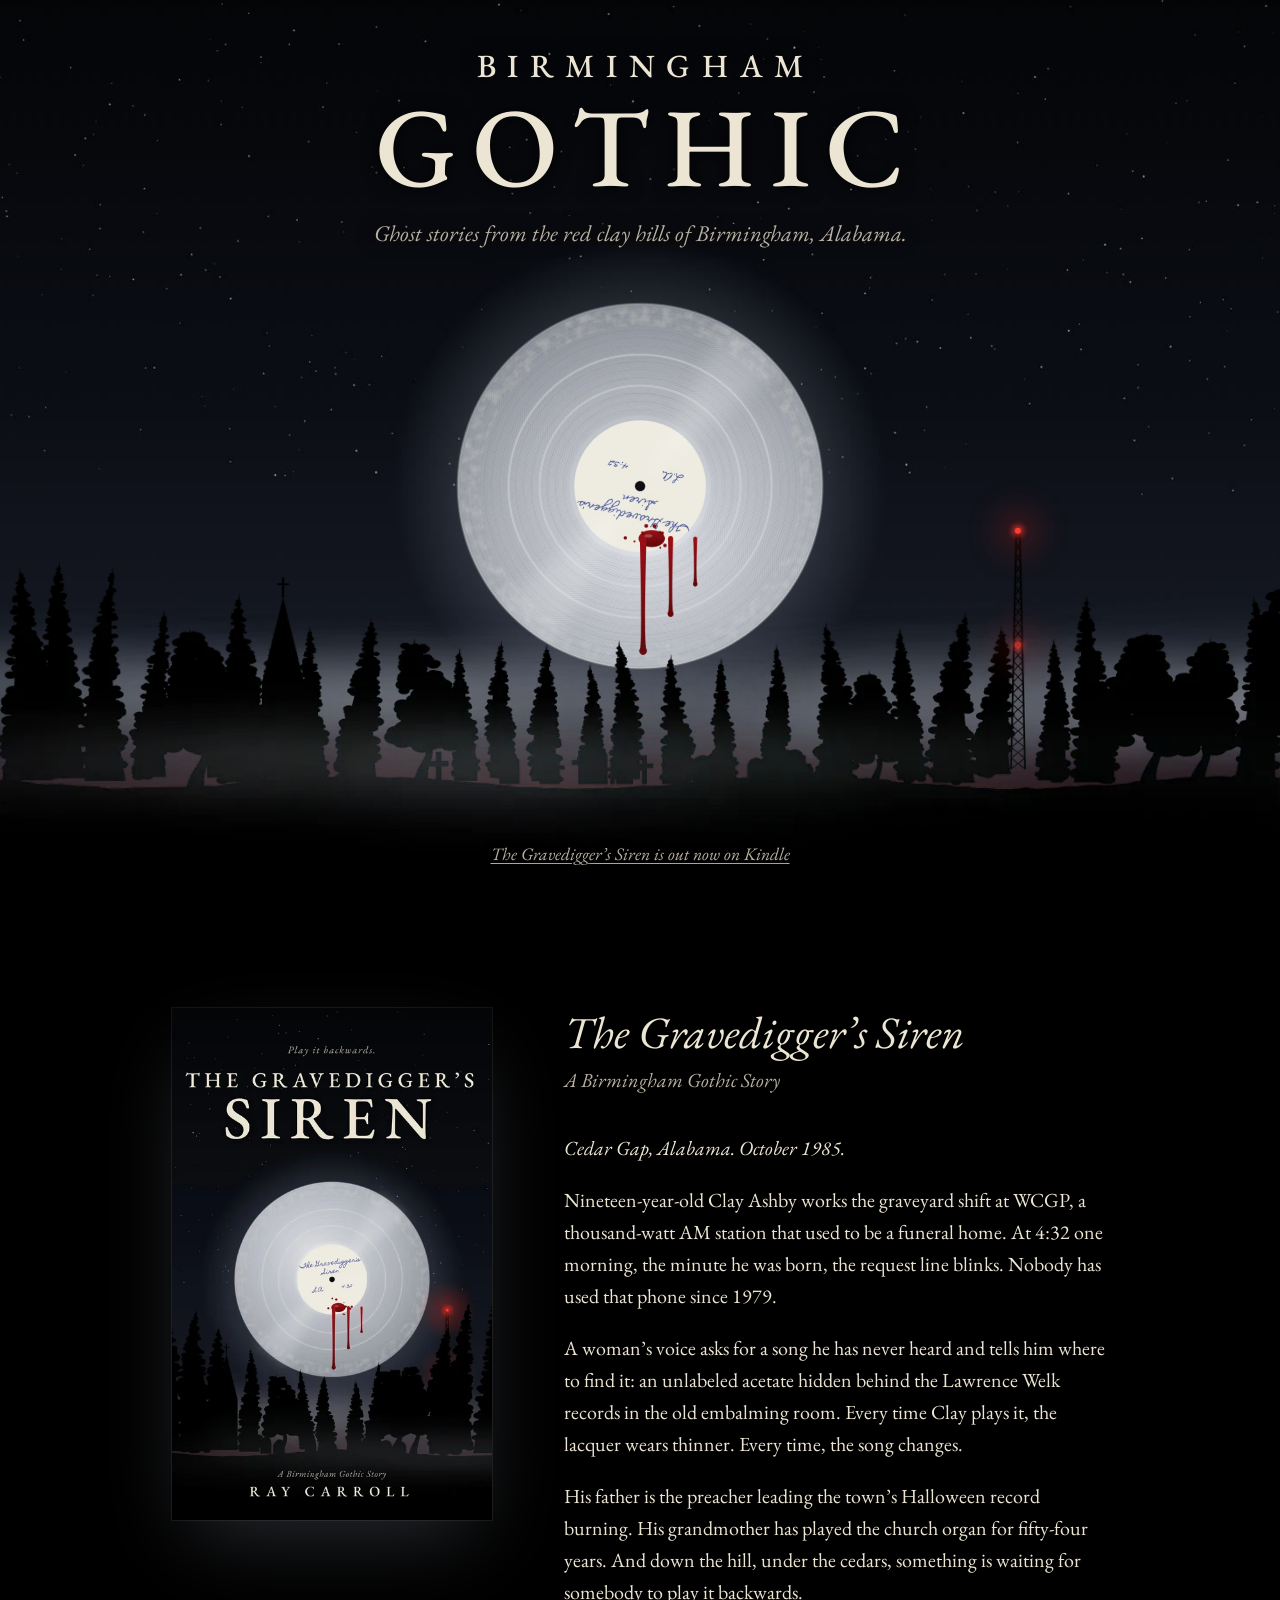
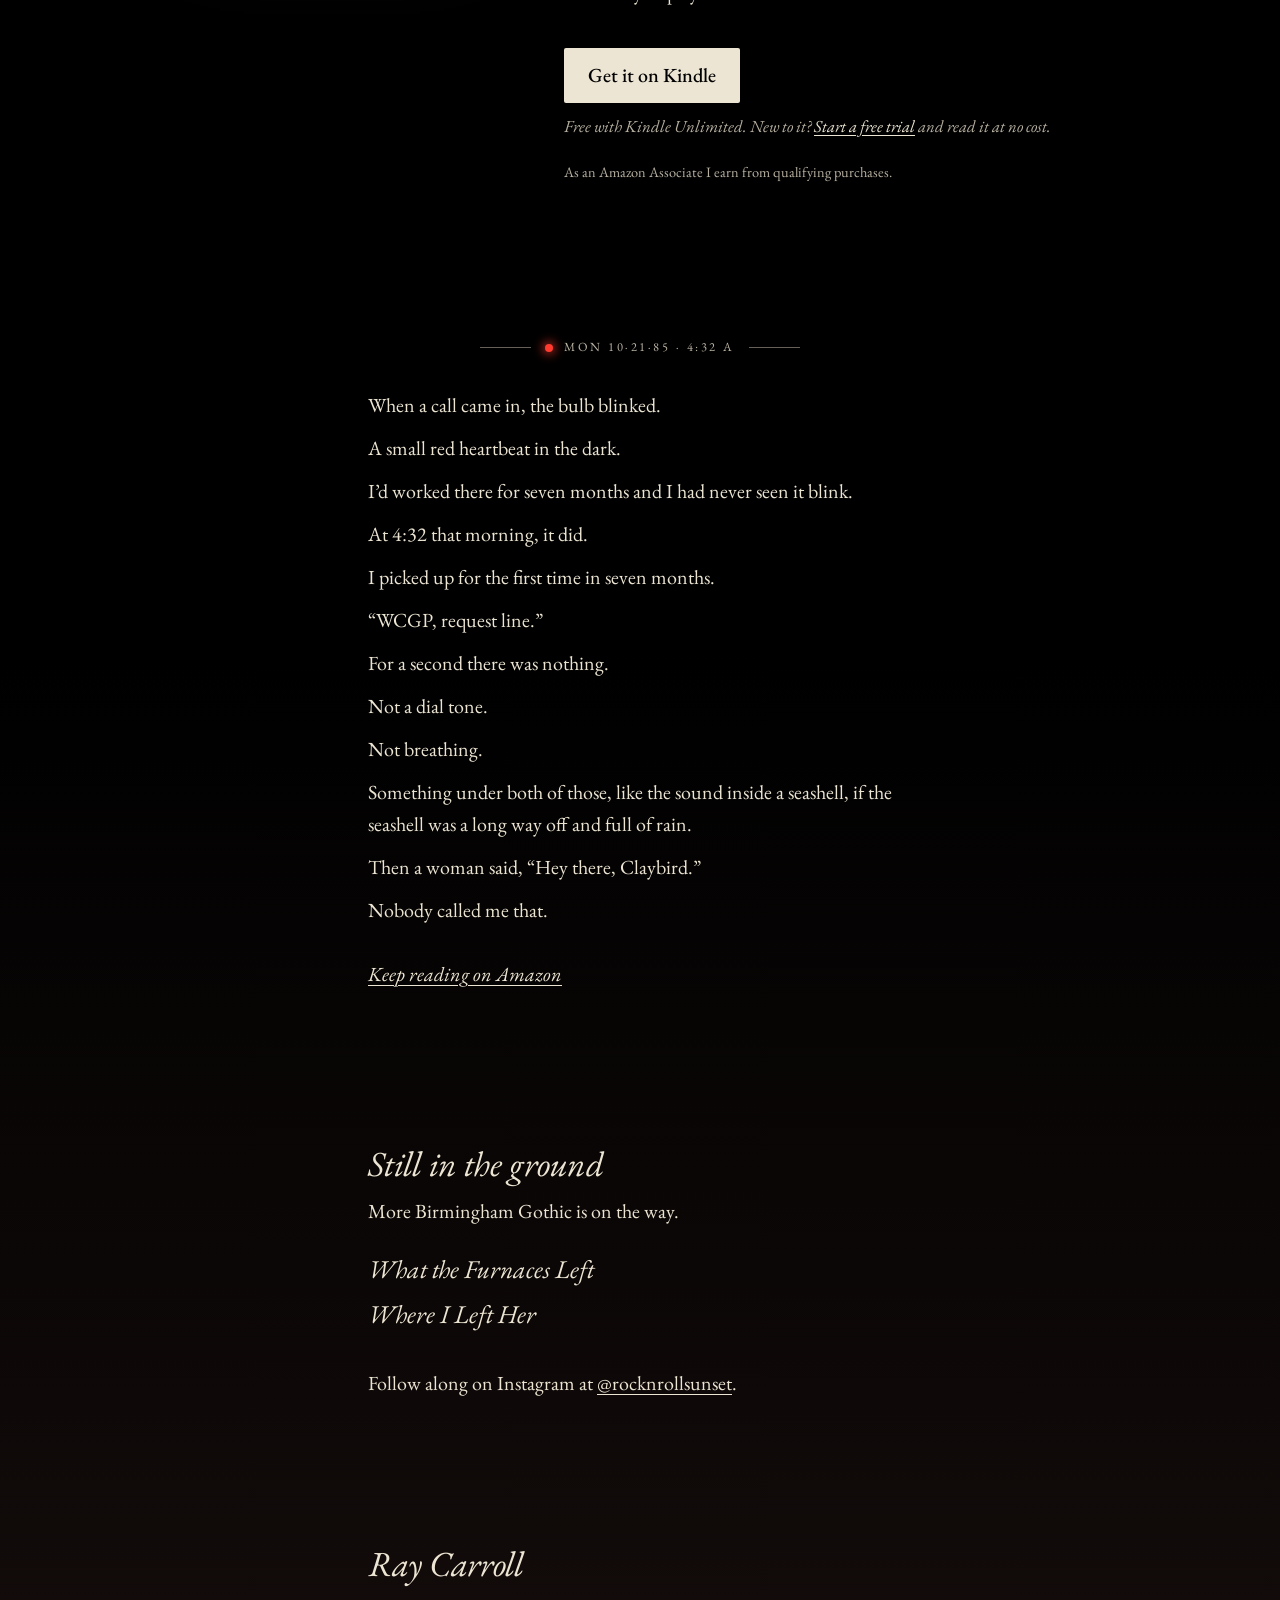
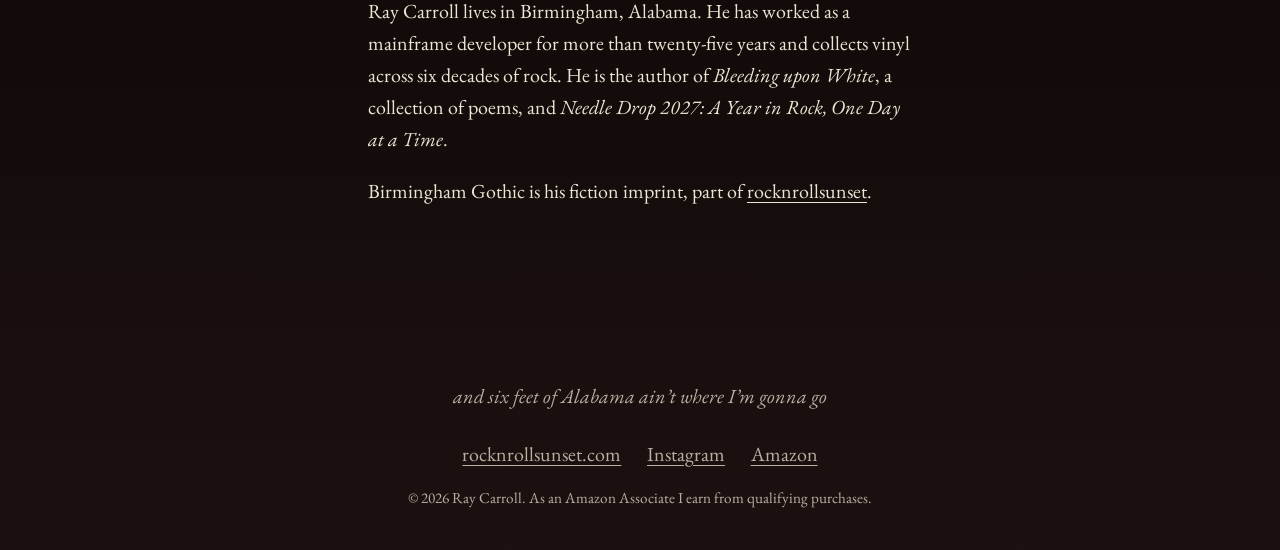
==== index.html @ 5fcc7512 "Launch birminghamgothic.com Landing page for Birmingham Gothic featuring The Gravedigger's Siren, wi" ====
<!doctype html>
<html lang="en">
<head>
<meta charset="utf-8">
<meta name="viewport" content="width=device-width, initial-scale=1, viewport-fit=cover">
<title>Birmingham Gothic | Ghost stories by Ray Carroll</title>
<meta name="description" content="Birmingham Gothic is Ray Carroll's ghost stories from the red clay hills of Birmingham, Alabama. Now playing: The Gravedigger's Siren, a haunted-record story set in October 1985.">
<link rel="canonical" href="https://birminghamgothic.com/">
<meta name="theme-color" content="#030406">
<link rel="icon" href="/assets/icon.svg" type="image/svg+xml">
<link rel="apple-touch-icon" href="/assets/apple-touch-icon.png">
<meta property="og:type" content="website">
<meta property="og:site_name" content="Birmingham Gothic">
<meta property="og:title" content="Birmingham Gothic">
<meta property="og:description" content="Ghost stories from the red clay hills of Birmingham, Alabama. Now playing: The Gravedigger's Siren.">
<meta property="og:url" content="https://birminghamgothic.com/">
<meta property="og:image" content="https://birminghamgothic.com/assets/og.jpg">
<meta property="og:image:width" content="1200">
<meta property="og:image:height" content="630">
<meta property="og:image:alt" content="A silver record rising like a moon over a cemetery of cedars at night, blood running from its label.">
<meta name="twitter:card" content="summary_large_image">
<link rel="preload" href="/assets/fonts/eb-garamond-latin-500-normal.woff2" as="font" type="font/woff2" crossorigin>
<link rel="stylesheet" href="/assets/site.css">
<script type="application/ld+json">
{
  "@context": "https://schema.org",
  "@graph": [
    {
      "@type": "WebSite",
      "name": "Birmingham Gothic",
      "url": "https://birminghamgothic.com/",
      "publisher": {"@type": "Organization", "name": "rocknrollsunset", "url": "https://rocknrollsunset.com/"}
    },
    {
      "@type": "Book",
      "name": "The Gravedigger's Siren",
      "alternativeHeadline": "A Birmingham Gothic Story",
      "author": {"@type": "Person", "name": "Ray Carroll"},
      "publisher": {"@type": "Organization", "name": "rocknrollsunset"},
      "bookFormat": "https://schema.org/EBook",
      "inLanguage": "en",
      "genre": ["Ghost stories", "Southern gothic"],
      "image": "https://birminghamgothic.com/assets/cover-1000.jpg",
      "url": "https://www.amazon.com/dp/B0HMFT8LF8",
      "sameAs": "https://www.amazon.com/dp/B0HMFT8LF8"
    }
  ]
}
</script>
</head>
<body>

<header class="hero">
  <div class="stage" aria-hidden="true">
    <picture>
      <source media="(max-aspect-ratio: 4/5)" srcset="/assets/bg-port-750.jpg 750w, /assets/bg-port-1000.jpg 1000w" sizes="max(100vw, 56vh)">
      <img class="layer" src="/assets/bg-land-2400.jpg" srcset="/assets/bg-land-1600.jpg 1600w, /assets/bg-land-2400.jpg 2400w, /assets/bg-land-3200.jpg 3200w" sizes="(min-aspect-ratio: 7/3) 100vw, 234vh" alt="">
    </picture>
    <div class="disc">
      <img class="turn" src="/assets/disc.webp" alt="">
      <img class="shine" src="/assets/shine.webp" alt="">
    </div>
    <picture>
      <source media="(max-aspect-ratio: 4/5)" srcset="/assets/fg-port-750.webp 750w, /assets/fg-port-1000.webp 1000w" sizes="max(100vw, 56vh)">
      <img class="layer" src="/assets/fg-land-2400.webp" srcset="/assets/fg-land-1600.webp 1600w, /assets/fg-land-2400.webp 2400w, /assets/fg-land-3200.webp 3200w" sizes="(min-aspect-ratio: 7/3) 100vw, 234vh" alt="">
    </picture>
    <span class="light top"></span>
    <span class="light mid"></span>
  </div>

  <div class="masthead">
    <h1><span class="small">Birmingham</span> <span class="big">Gothic</span></h1>
    <p class="tagline">Ghost stories from the red clay hills of Birmingham, Alabama.</p>
  </div>

  <a class="now" href="#siren">The Gravedigger&rsquo;s Siren is out now on Kindle</a>
</header>

<main>
  <section id="siren" class="book" aria-labelledby="siren-title">
    <a class="cover" href="https://www.amazon.com/dp/B0HMFT8LF8?tag=rocknrollsuns-20" rel="sponsored">
      <img src="/assets/cover-500.webp" srcset="/assets/cover-500.webp 500w, /assets/cover-1000.webp 1000w"
           sizes="(min-width: 860px) 320px, 62vw" width="500" height="800"
           alt="Cover of The Gravedigger's Siren by Ray Carroll: a silver record rising over cedars, its label bleeding.">
    </a>
    <div class="copy">
      <h2 id="siren-title">The Gravedigger&rsquo;s Siren</h2>
      <p class="sub">A Birmingham Gothic Story</p>
      <p class="place">Cedar Gap, Alabama. October 1985.</p>
      <p>Nineteen-year-old Clay Ashby works the graveyard shift at WCGP, a thousand-watt AM station that used to be a funeral home. At 4:32 one morning, the minute he was born, the request line blinks. Nobody has used that phone since 1979.</p>
      <p>A woman&rsquo;s voice asks for a song he has never heard and tells him where to find it: an unlabeled acetate hidden behind the Lawrence Welk records in the old embalming room. Every time Clay plays it, the lacquer wears thinner. Every time, the song changes.</p>
      <p>His father is the preacher leading the town&rsquo;s Halloween record burning. His grandmother has played the church organ for fifty-four years. And down the hill, under the cedars, something is waiting for somebody to play it backwards.</p>
      <p class="buy">
        <a class="button" href="https://www.amazon.com/dp/B0HMFT8LF8?tag=rocknrollsuns-20" rel="sponsored">Get it on Kindle</a>
        <span class="ku">Free with Kindle Unlimited. New to it? <a href="https://www.amazon.com/kindleunlimited?tag=rocknrollsuns-20" rel="sponsored">Start a free trial</a> and read it at no cost.</span>
      </p>
      <p class="disclose">As an Amazon Associate I earn from qualifying purchases.</p>
    </div>
  </section>

  <section class="excerpt" aria-labelledby="excerpt-title">
    <h2 id="excerpt-title" class="stamp"><span class="bulb" aria-hidden="true"></span>MON 10&middot;21&middot;85 &middot; 4:32 A</h2>
    <div class="lines">
      <p>When a call came in, the bulb blinked.</p>
      <p>A small red heartbeat in the dark.</p>
      <p>I&rsquo;d worked there for seven months and I had never seen it blink.</p>
      <p>At 4:32 that morning, it did.</p>
      <p>I picked up for the first time in seven months.</p>
      <p>&ldquo;WCGP, request line.&rdquo;</p>
      <p>For a second there was nothing.</p>
      <p>Not a dial tone.</p>
      <p>Not breathing.</p>
      <p>Something under both of those, like the sound inside a seashell, if the seashell was a long way off and full of rain.</p>
      <p>Then a woman said, &ldquo;Hey there, Claybird.&rdquo;</p>
      <p>Nobody called me that.</p>
    </div>
    <p class="more"><a href="https://www.amazon.com/dp/B0HMFT8LF8?tag=rocknrollsuns-20" rel="sponsored">Keep reading on Amazon</a></p>
  </section>

  <section class="next" aria-labelledby="next-title">
    <h2 id="next-title">Still in the ground</h2>
    <p>More Birmingham Gothic is on the way.</p>
    <ul>
      <li><cite>What the Furnaces Left</cite></li>
      <li><cite>Where I Left Her</cite></li>
    </ul>
    <p>Follow along on Instagram at <a href="https://www.instagram.com/rocknrollsunset/">@rocknrollsunset</a>.</p>
  </section>

  <section class="author" aria-labelledby="author-title">
    <h2 id="author-title">Ray Carroll</h2>
    <p>Ray Carroll lives in Birmingham, Alabama. He has worked as a mainframe developer for more than twenty-five years and collects vinyl across six decades of rock. He is the author of <cite>Bleeding upon White</cite>, a collection of poems, and <cite>Needle Drop 2027: A Year in Rock, One Day at a Time</cite>.</p>
    <p>Birmingham Gothic is his fiction imprint, part of <a href="https://rocknrollsunset.com/">rocknrollsunset</a>.</p>
  </section>
</main>

<footer>
  <p class="lyric">and six feet of Alabama ain&rsquo;t where I&rsquo;m gonna go</p>
  <ul class="links">
    <li><a href="https://rocknrollsunset.com/">rocknrollsunset.com</a></li>
    <li><a href="https://www.instagram.com/rocknrollsunset/">Instagram</a></li>
    <li><a href="https://www.amazon.com/dp/B0HMFT8LF8?tag=rocknrollsuns-20" rel="sponsored">Amazon</a></li>
  </ul>
  <p class="legal">&copy; 2026 Ray Carroll. As an Amazon Associate I earn from qualifying purchases.</p>
</footer>

</body>
</html>
---- assets/site.css ----
/* Birmingham Gothic. Colors and type come straight off the cover of The Gravedigger's Siren. */
@font-face { font-family: "EB Garamond"; src: url("fonts/eb-garamond-latin-400-normal.woff2") format("woff2"); font-weight: 400; font-display: swap; }
@font-face { font-family: "EB Garamond"; src: url("fonts/eb-garamond-latin-400-italic.woff2") format("woff2"); font-weight: 400; font-style: italic; font-display: swap; }
@font-face { font-family: "EB Garamond"; src: url("fonts/eb-garamond-latin-500-normal.woff2") format("woff2"); font-weight: 500; font-display: swap; }

:root {
  --sky: #030406;       /* top of the cover's night sky */
  --ground: #000;       /* the cedars and the dirt */
  --clay: #1c1110;      /* red clay, six feet down */
  --bone: #ece5d3;      /* title type */
  --bone-dim: #b8b1a2;  /* tagline type */
  --aluminum: #b3b7be;  /* the acetate */
  --blood: #9c0f16;
  --beacon: #ff3b30;    /* the tower light and the request-line bulb */
  --measure: 34rem;
}

* { box-sizing: border-box; }
html { background: var(--ground); color-scheme: dark; }
body {
  margin: 0;
  font: 400 1.25rem/1.6 "EB Garamond", Georgia, "Times New Roman", serif;
  color: var(--bone);
  background: linear-gradient(to bottom, var(--ground) 0, var(--ground) 60%, var(--clay) 100%);
  -webkit-font-smoothing: antialiased;
  text-rendering: optimizeLegibility;
}
a { color: var(--bone); text-decoration-thickness: 1px; text-underline-offset: 0.18em; }
a:hover { color: #fff; }
:focus-visible { outline: 2px solid var(--bone); outline-offset: 4px; border-radius: 2px; }
cite { font-style: italic; }

/* ---------------------------------------------------------------- hero */
.hero {
  position: relative;
  height: 100vh; height: 100svh;
  min-height: 560px;
  overflow: hidden;
  background: var(--sky);
  container-type: size;
  display: flex; flex-direction: column; align-items: center;
}
.stage {
  /* behaves like object-fit: cover, so the painted layers and the live ones stay registered */
  --ratio: 2.3333;
  --disc: 18.06%;          /* disc frame width as a share of the stage width */
  --tx: 68%; --ty-top: 59%; --ty-mid: 71.7%;
  position: absolute; left: 50%; top: 50%;
  width: max(100cqw, calc(100cqh * var(--ratio)));
  aspect-ratio: 6300 / 2700;
  transform: translate(-50%, -50%);
}
@media (max-aspect-ratio: 4/5) {
  .stage { --ratio: 0.5556; --disc: 75.87%; --tx: 86%; aspect-ratio: 1500 / 2700; }
}
.layer { position: absolute; inset: 0; width: 100%; height: 100%; display: block; }
.disc { position: absolute; left: 50%; top: 54%; width: var(--disc); aspect-ratio: 1; transform: translate(-50%, -50%); }
.disc img { position: absolute; inset: 0; width: 100%; height: 100%; }
.turn { animation: drop 2.6s cubic-bezier(.15, .7, .3, 1) both, backwards 30s linear 3.4s infinite; }
@keyframes drop { from { transform: rotate(0deg); } to { transform: rotate(560deg); } }
@keyframes backwards { from { transform: rotate(560deg); } to { transform: rotate(200deg); } }

.light { position: absolute; left: var(--tx); width: 0.3%; aspect-ratio: 1; border-radius: 50%;
  background: var(--beacon); transform: translate(-50%, -50%);
  box-shadow: 0 0 6px 2px rgba(255, 59, 48, .85), 0 0 34px 14px rgba(255, 43, 32, .28); }
.light.top { top: var(--ty-top); animation: beacon 1.8s steps(1, end) infinite; }
.light.mid { top: var(--ty-mid); opacity: .7; }
@media (max-aspect-ratio: 4/5) { .light { width: 1.2%; } }
@keyframes beacon { 0% { opacity: 1; } 55% { opacity: .08; } }

/* the title is set like the cover's: a tracked small line over one big word */
.masthead { position: relative; text-align: center; padding: max(1.4rem, 5.5cqh) 1rem 0;
  text-shadow: 0 0 18px rgba(0, 0, 0, .9); }
h1 { margin: 0; font-weight: 500; line-height: 1; text-transform: uppercase; }
h1 .small { display: block; font-size: max(.95rem, min(3.6cqh, 6cqw)); letter-spacing: .36em; margin-right: -.36em; }
h1 .big { display: block; font-size: max(2.6rem, min(12.5cqh, 15cqw)); letter-spacing: .14em; margin-right: -.14em; margin-top: .08em; }
.tagline { margin: max(.6rem, 1.6cqh) auto 0; max-width: 40rem; font-style: italic; color: var(--bone-dim);
  font-size: max(1.05rem, min(2.5cqh, 4.6cqw)); line-height: 1.35; }

.now { position: absolute; bottom: max(1.2rem, 3.5cqh); left: 50%; transform: translateX(-50%);
  width: max-content; max-width: calc(100% - 2rem); text-align: center;
  font-style: italic; color: var(--bone-dim); font-size: 1.1rem; text-shadow: 0 0 10px #000, 0 0 3px #000; }
.now:hover { color: var(--bone); }

/* ---------------------------------------------------------------- the book */
main { padding: 0 1.25rem; }
section { max-width: 62rem; margin: 0 auto; }
h2 { font-weight: 400; font-style: italic; font-size: clamp(2rem, 4.6vw, 2.8rem); line-height: 1.1; margin: 0; }

.book { display: grid; grid-template-columns: minmax(0, 320px) minmax(0, var(--measure));
  justify-content: center; gap: clamp(2rem, 6vw, 4.5rem); align-items: start;
  padding: clamp(4rem, 12vh, 8rem) 0 clamp(3rem, 8vh, 6rem); }
.cover { display: block; }
.cover img { display: block; width: 100%; height: auto;
  box-shadow: 0 0 0 1px rgba(236, 229, 211, .08), 0 30px 80px -20px rgba(154, 166, 184, .28); }
.copy p { margin: 0 0 1em; }
.copy .sub { font-style: italic; color: var(--bone-dim); margin-top: .35em; }
.copy .place { font-style: italic; margin-top: 1.8em; }
.copy .buy { margin-top: 2em; display: flex; flex-wrap: wrap; gap: .6rem 1.25rem; align-items: center; }
.button { display: inline-block; padding: .55em 1.2em .6em; background: var(--bone); color: var(--ground);
  text-decoration: none; font-weight: 500; border-radius: 2px; }
.button:hover { background: var(--aluminum); color: var(--ground); }
.ku { font-style: italic; color: var(--bone-dim); font-size: 1.05rem; }
.copy .disclose { margin-top: 1.4em; font-size: .9rem; color: var(--bone-dim); }

@media (max-width: 859px) {
  .book { grid-template-columns: minmax(0, var(--measure)); }
  .cover { width: min(62vw, 300px); margin: 0 auto; }
}

/* ---------------------------------------------------------------- excerpt, set the way the book sets it */
.excerpt { max-width: var(--measure); padding: clamp(3rem, 8vh, 5rem) 0; }
.stamp { display: flex; align-items: center; justify-content: center; gap: .9rem;
  font: 400 .78rem/1 "EB Garamond", Georgia, serif; font-style: normal;
  letter-spacing: .2em; color: var(--bone-dim); margin-bottom: 2.2rem; }
.stamp::before, .stamp::after { content: ""; height: 1px; width: 3.2rem; background: rgba(184, 177, 162, .55); }
.bulb { order: -1; width: .5rem; height: .5rem; border-radius: 50%; background: var(--beacon);
  box-shadow: 0 0 10px 3px rgba(255, 59, 48, .55); margin-right: -.2rem; }
.stamp::before { order: -2; }
.lines p { margin: 0 0 .55em; }
.more { margin-top: 2rem; font-style: italic; }

/* ---------------------------------------------------------------- what's next, who wrote it */
.next, .author { max-width: var(--measure); padding: clamp(2.5rem, 7vh, 4.5rem) 0; }
.next h2, .author h2 { font-size: clamp(1.7rem, 3.6vw, 2.2rem); margin-bottom: .7rem; }
.next p, .author p { margin: 0 0 1em; }
.next ul { list-style: none; padding: 0; margin: 0 0 1.2em; font-size: 1.6rem; line-height: 1.35; }
.next li { padding: .2em 0; }

footer { text-align: center; padding: clamp(3rem, 10vh, 6rem) 1.25rem 2.5rem; color: var(--bone-dim); }
.lyric { font-style: italic; margin: 0 0 1.6rem; }
.links { list-style: none; padding: 0; margin: 0 0 1rem; display: flex; justify-content: center; flex-wrap: wrap; gap: .4rem 1.6rem; }
.links a { color: var(--bone-dim); }
.legal { font-size: .95rem; margin: 0; }

@media (max-width: 520px) {
  body { font-size: 1.125rem; }
}

@media (prefers-reduced-motion: reduce) {
  .turn, .light.top { animation: none; }
}
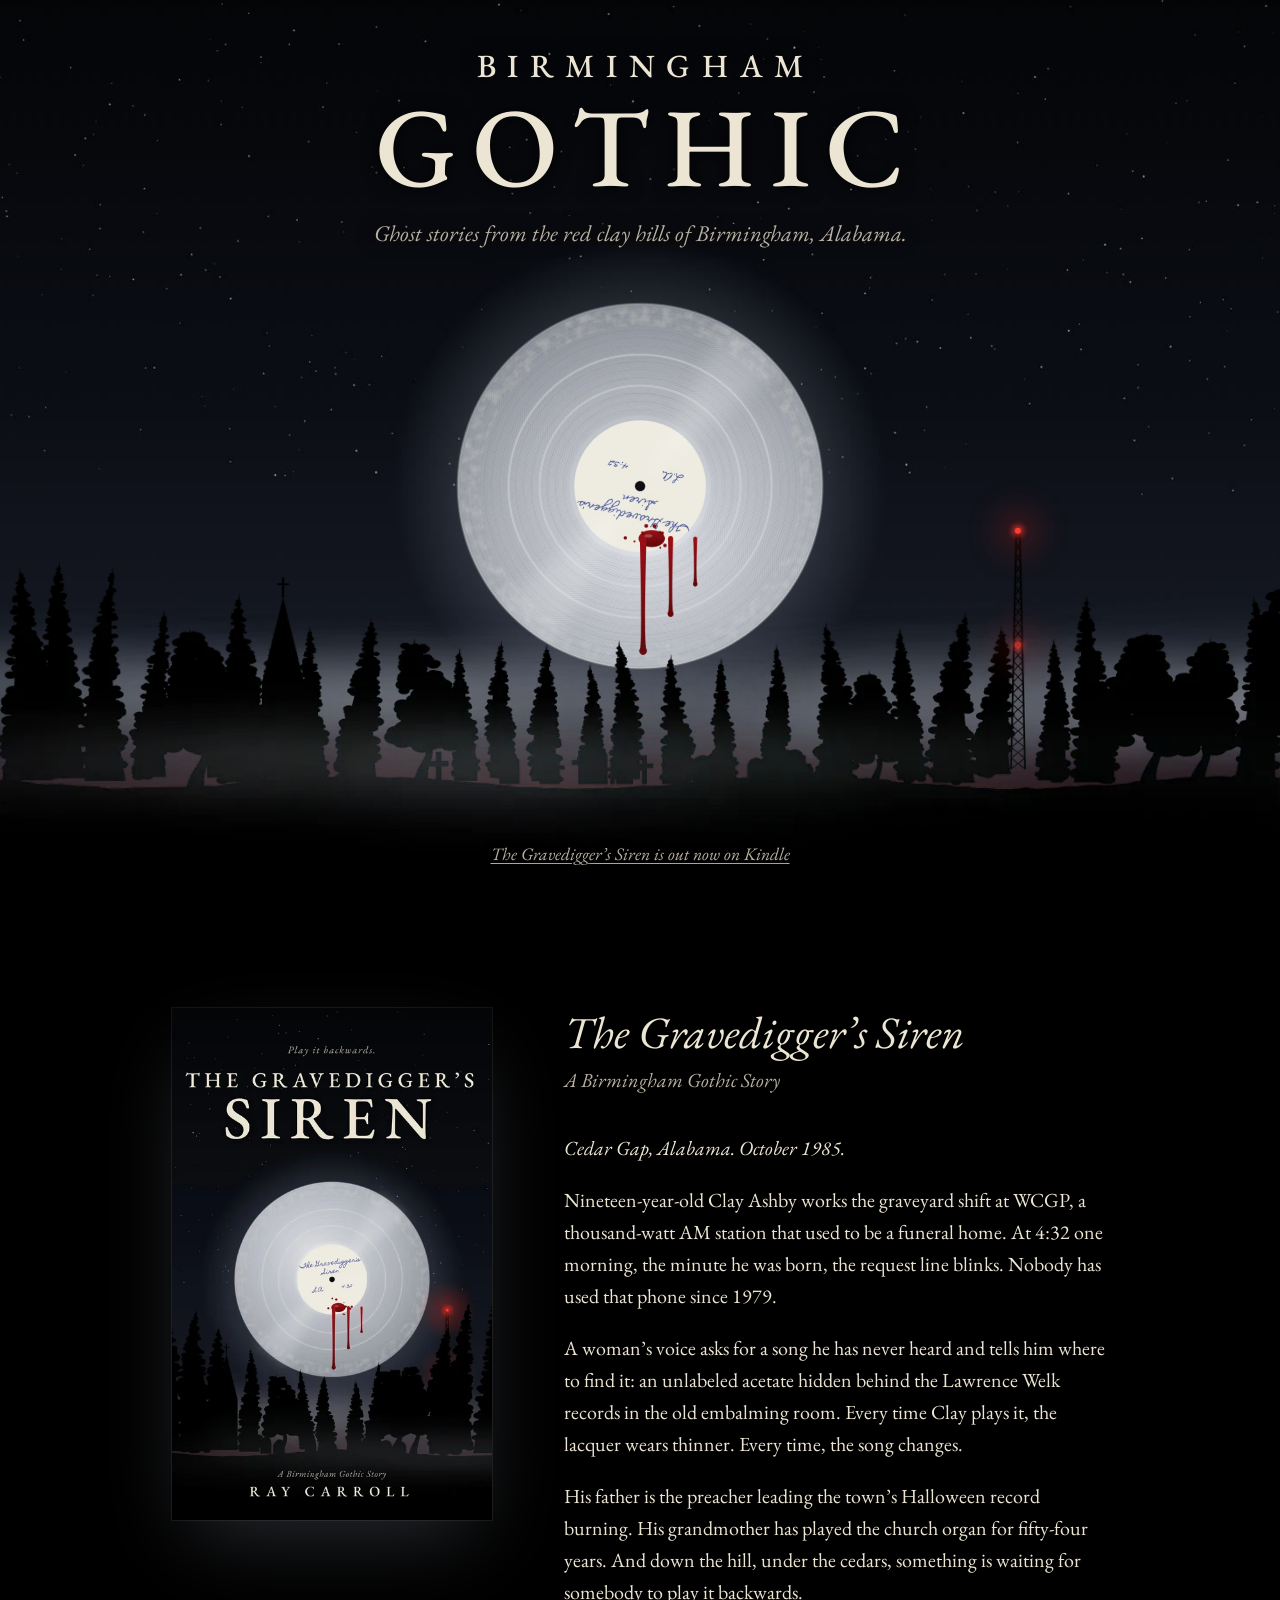
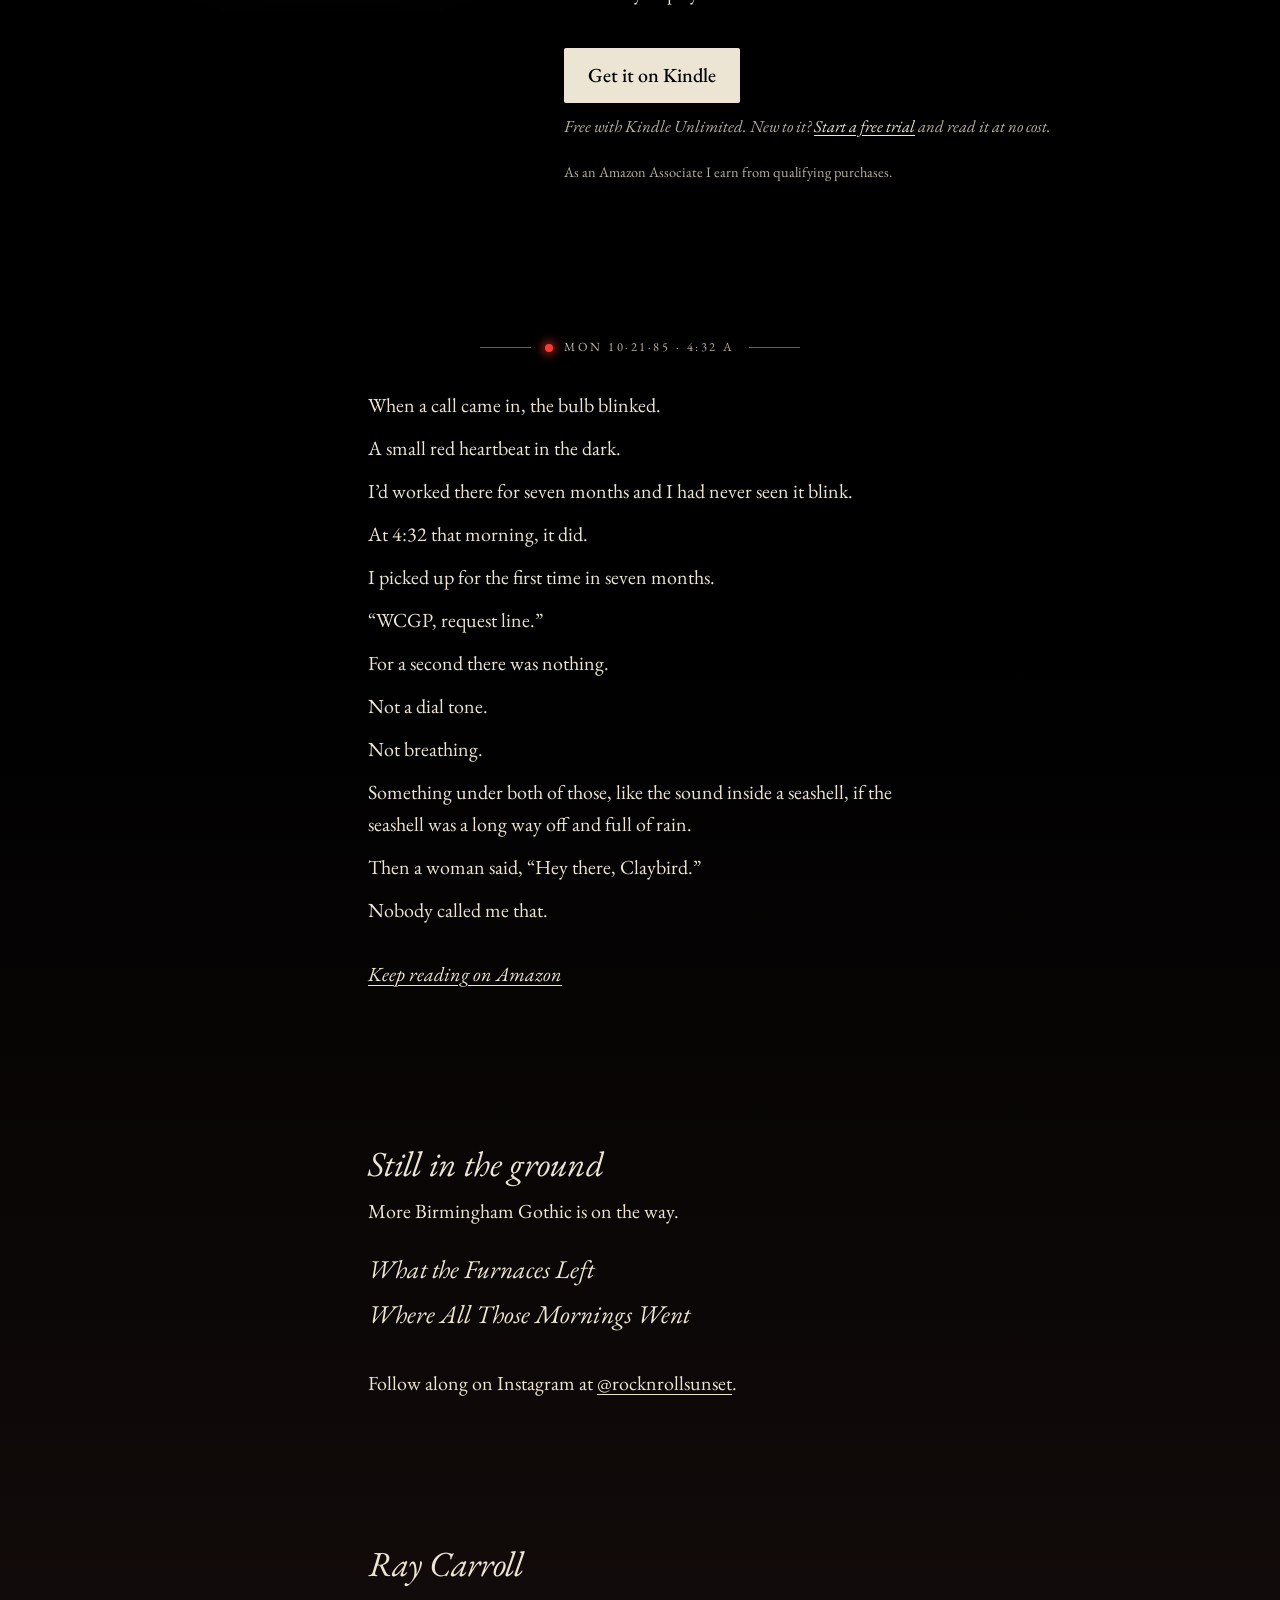
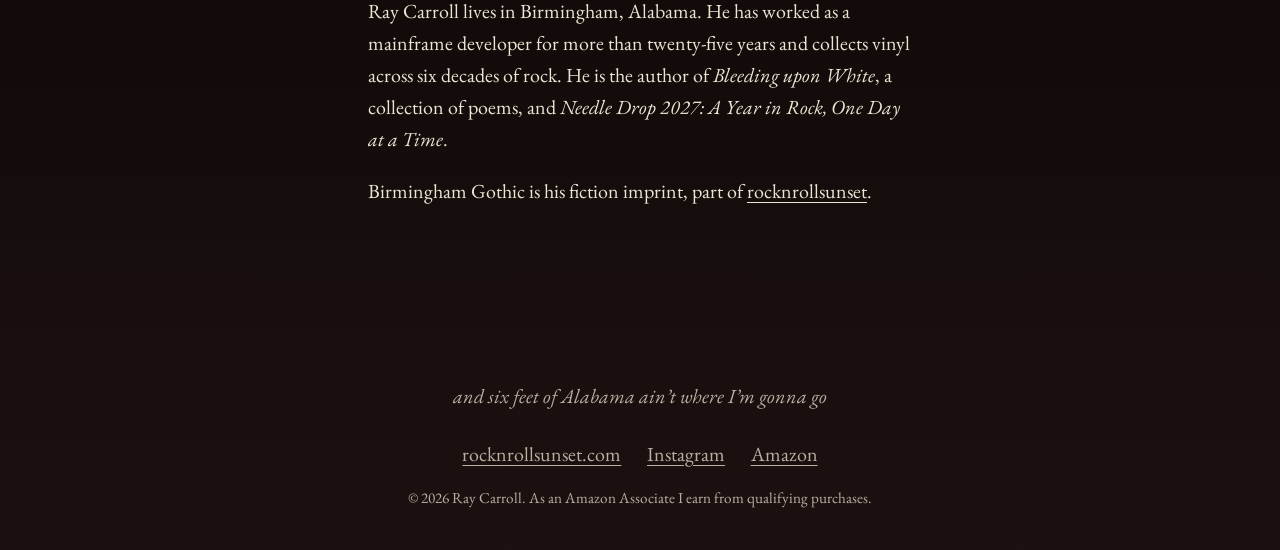
==== commit ad50f983: "Retitle Where I Left Her to Where All Those Mornings Went Co-Authored-By: Claude Opus 5.5 <noreply@a" ====
--- a/index.html
+++ b/index.html
@@ -122,7 +122,7 @@
     <p>More Birmingham Gothic is on the way.</p>
     <ul>
       <li><cite>What the Furnaces Left</cite></li>
-      <li><cite>Where I Left Her</cite></li>
+      <li><cite>Where All Those Mornings Went</cite></li>
     </ul>
     <p>Follow along on Instagram at <a href="https://www.instagram.com/rocknrollsunset/">@rocknrollsunset</a>.</p>
   </section>
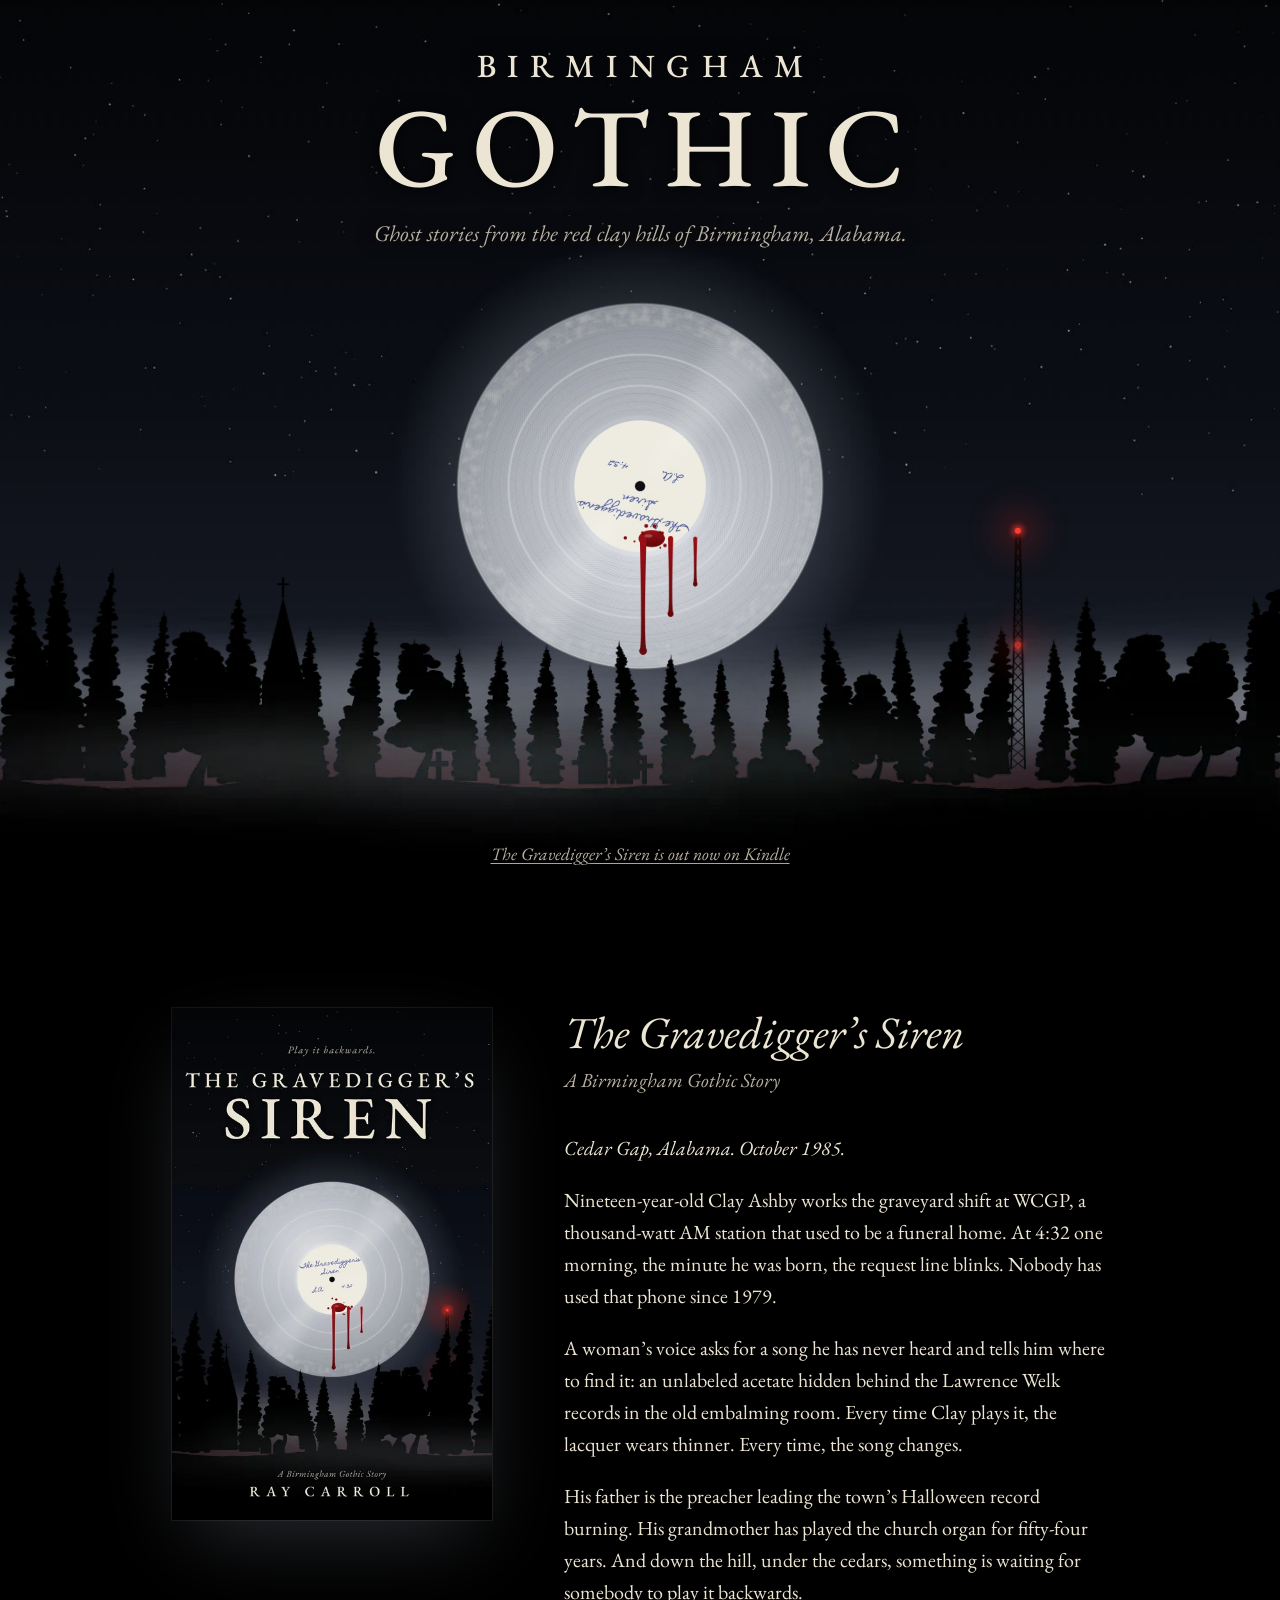
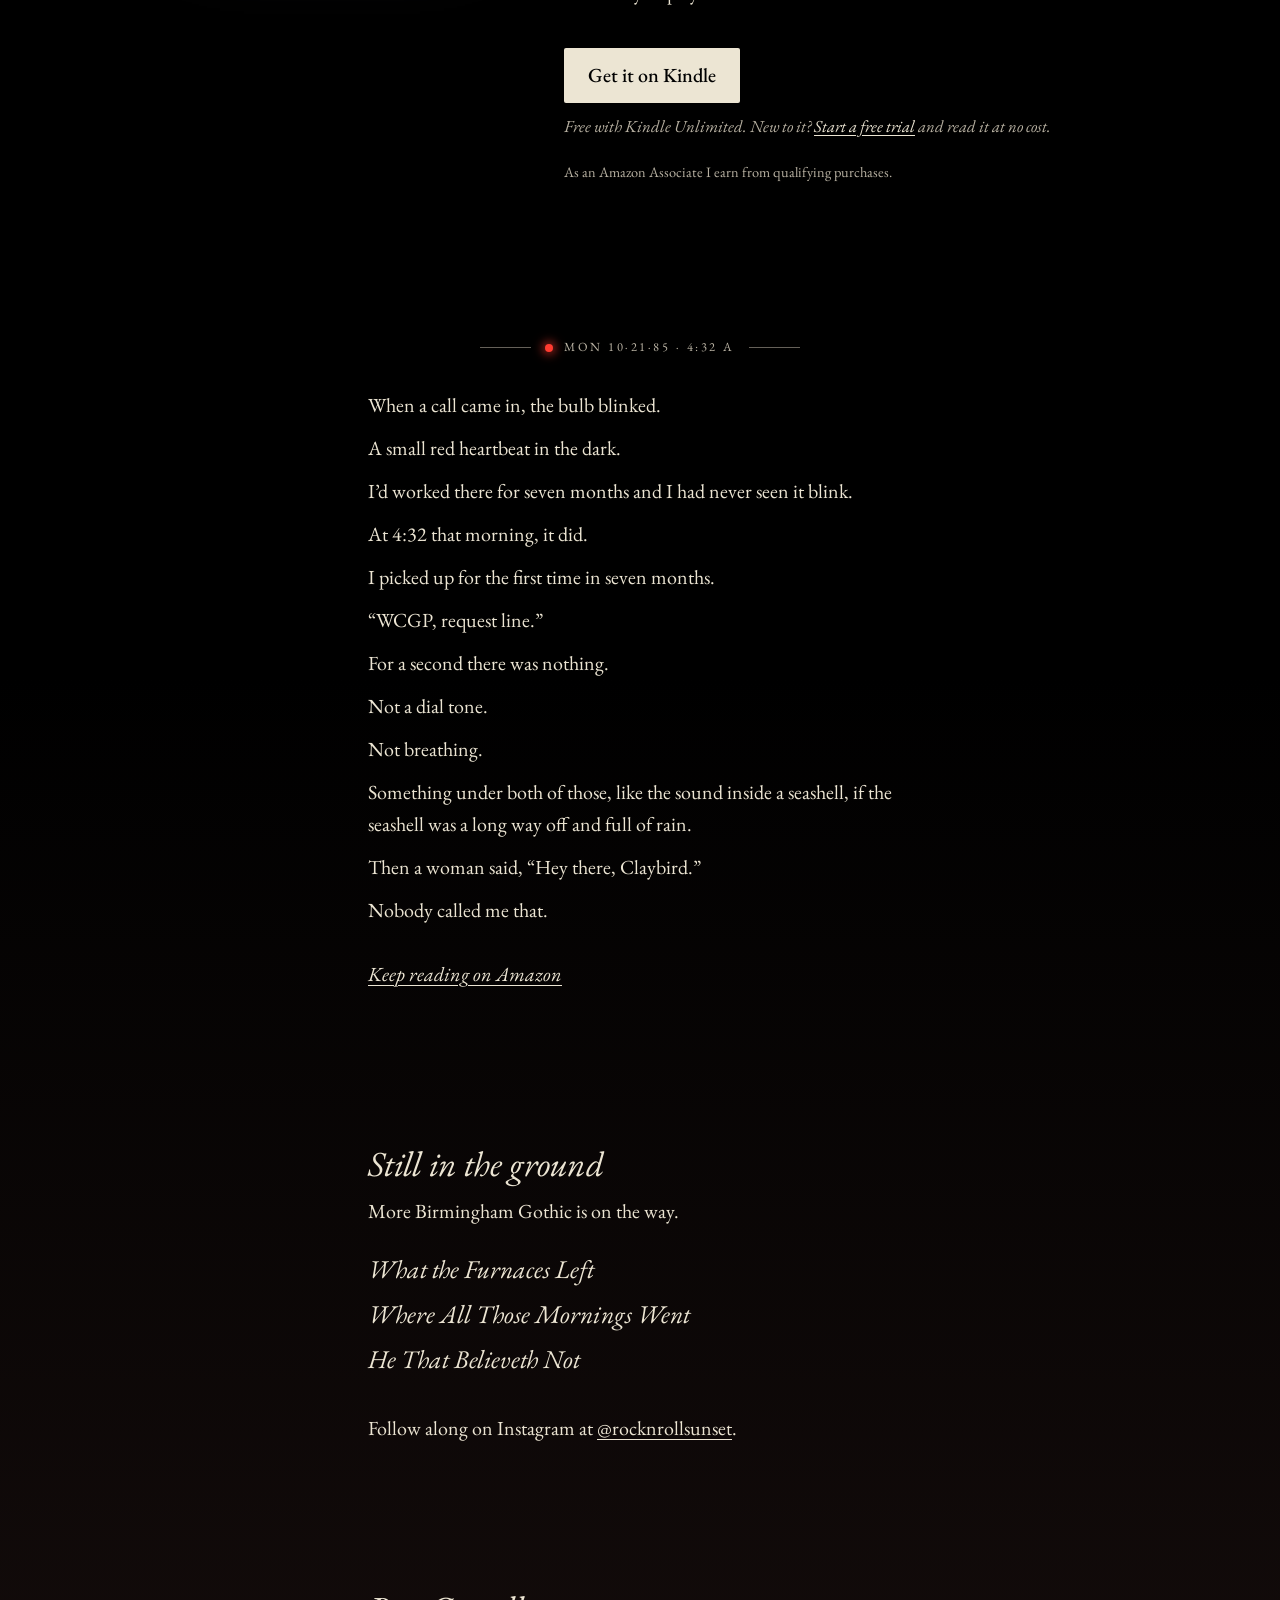
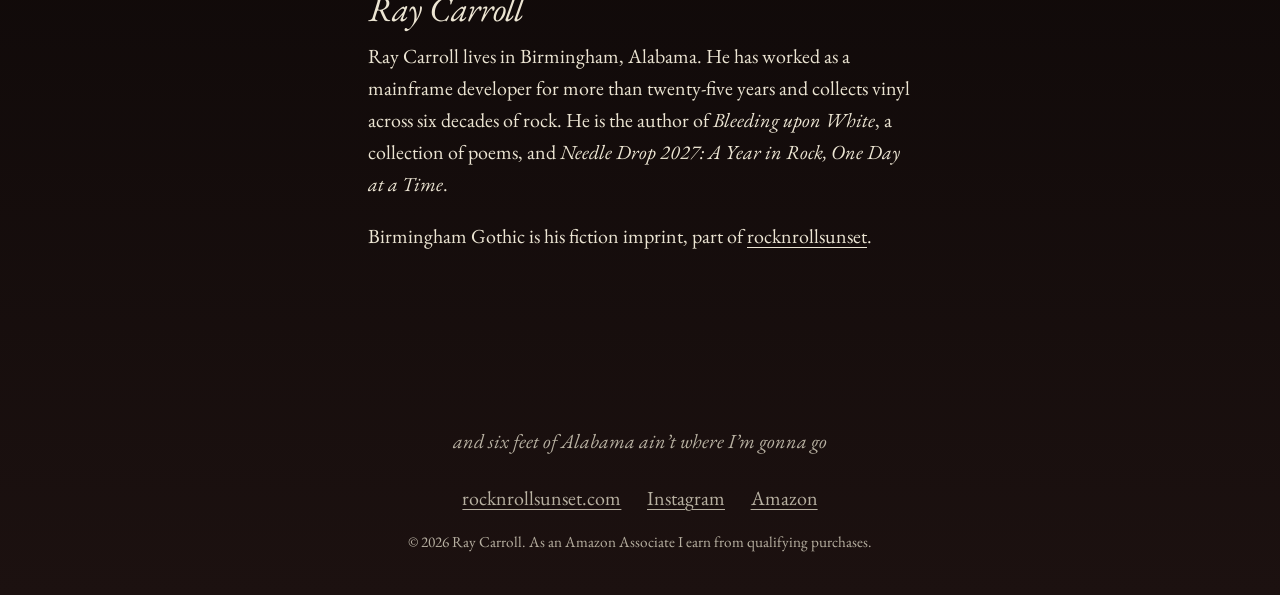
==== commit 0d516b61: "Add He That Believeth Not to the coming-soon list Co-Authored-By: Claude Opus 5.5 <noreply@anthropic" ====
--- a/index.html
+++ b/index.html
@@ -123,6 +123,7 @@
     <ul>
       <li><cite>What the Furnaces Left</cite></li>
       <li><cite>Where All Those Mornings Went</cite></li>
+      <li><cite>He That Believeth Not</cite></li>
     </ul>
     <p>Follow along on Instagram at <a href="https://www.instagram.com/rocknrollsunset/">@rocknrollsunset</a>.</p>
   </section>
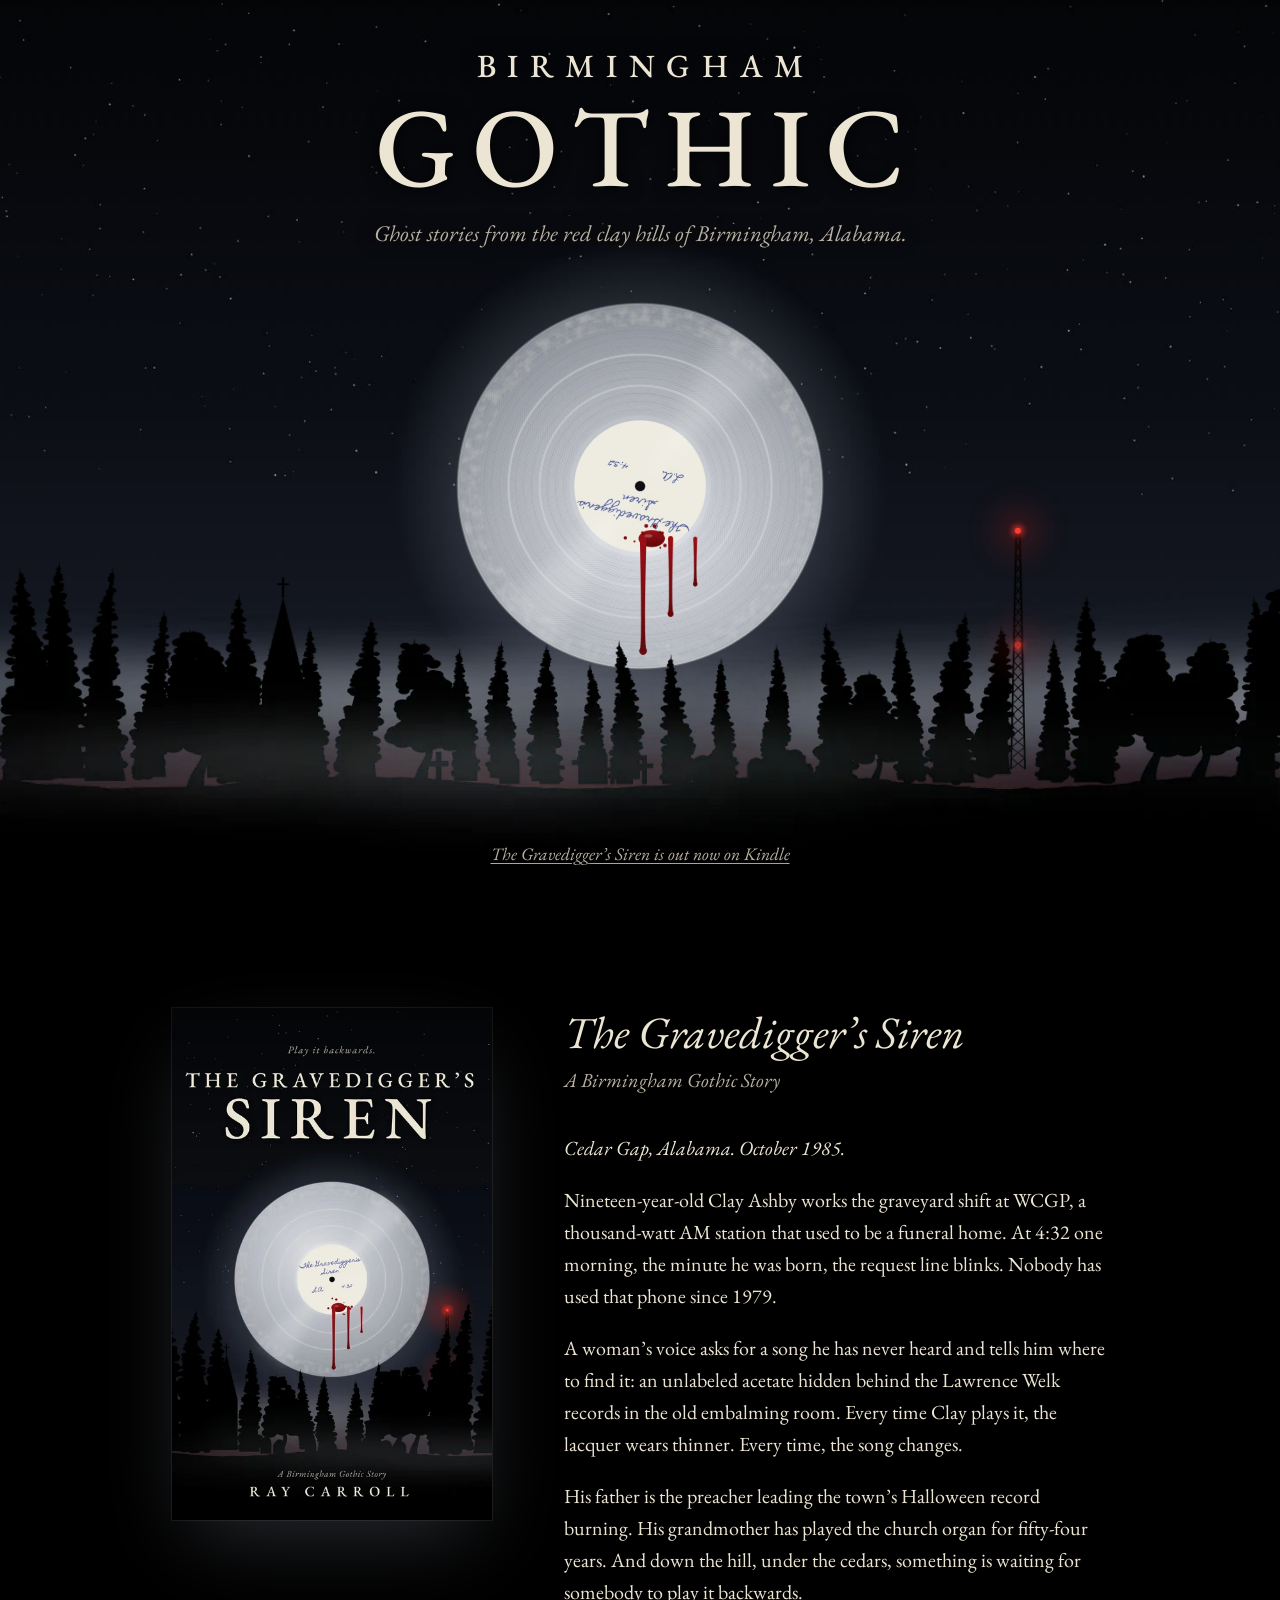
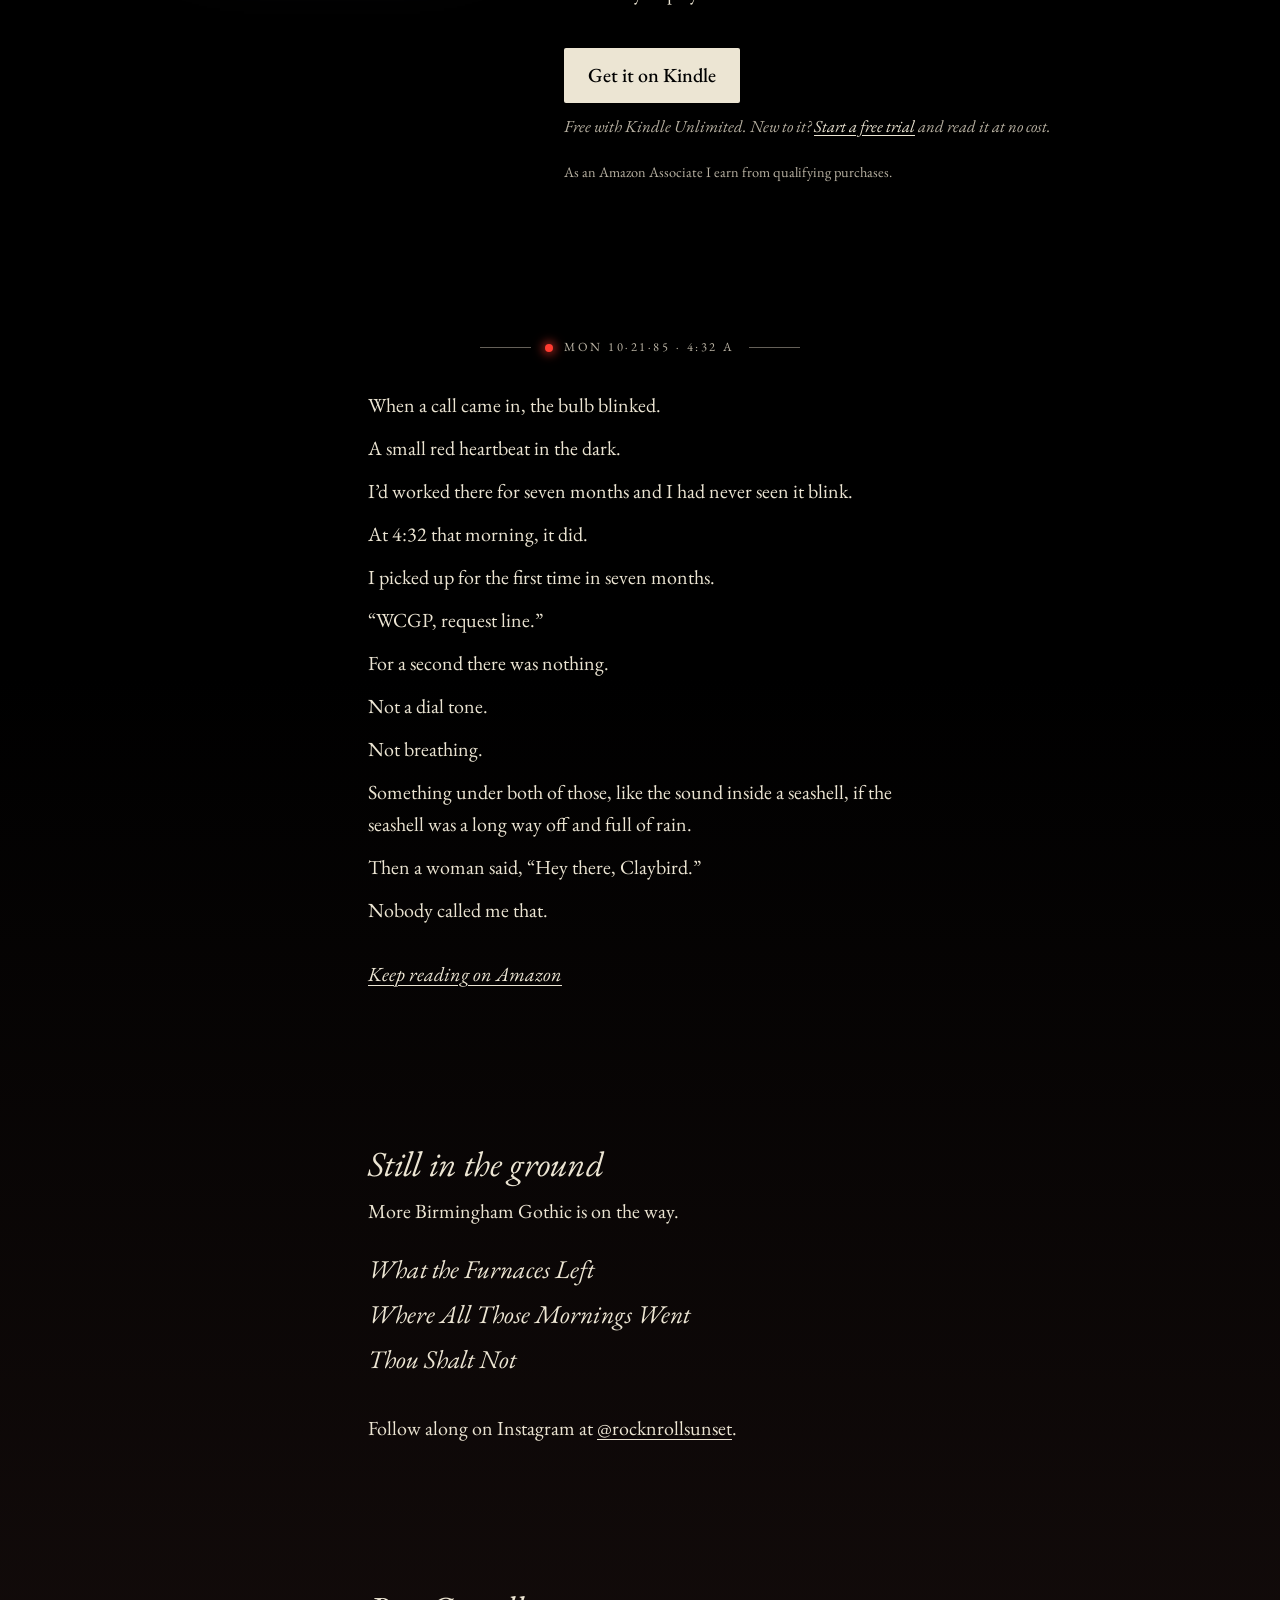
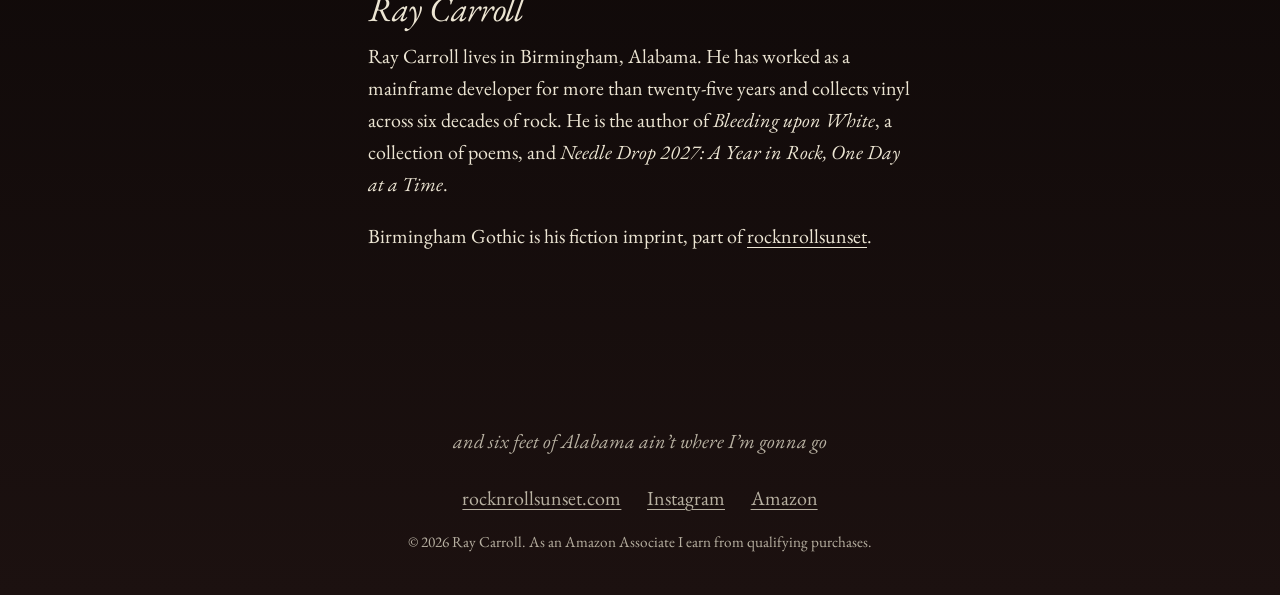
==== commit 359b2fd2: "Retitle He That Believeth Not to Thou Shalt Not Co-Authored-By: Claude Opus 5.5 <noreply@anthropic.c" ====
--- a/index.html
+++ b/index.html
@@ -123,7 +123,7 @@
     <ul>
       <li><cite>What the Furnaces Left</cite></li>
       <li><cite>Where All Those Mornings Went</cite></li>
-      <li><cite>He That Believeth Not</cite></li>
+      <li><cite>Thou Shalt Not</cite></li>
     </ul>
     <p>Follow along on Instagram at <a href="https://www.instagram.com/rocknrollsunset/">@rocknrollsunset</a>.</p>
   </section>
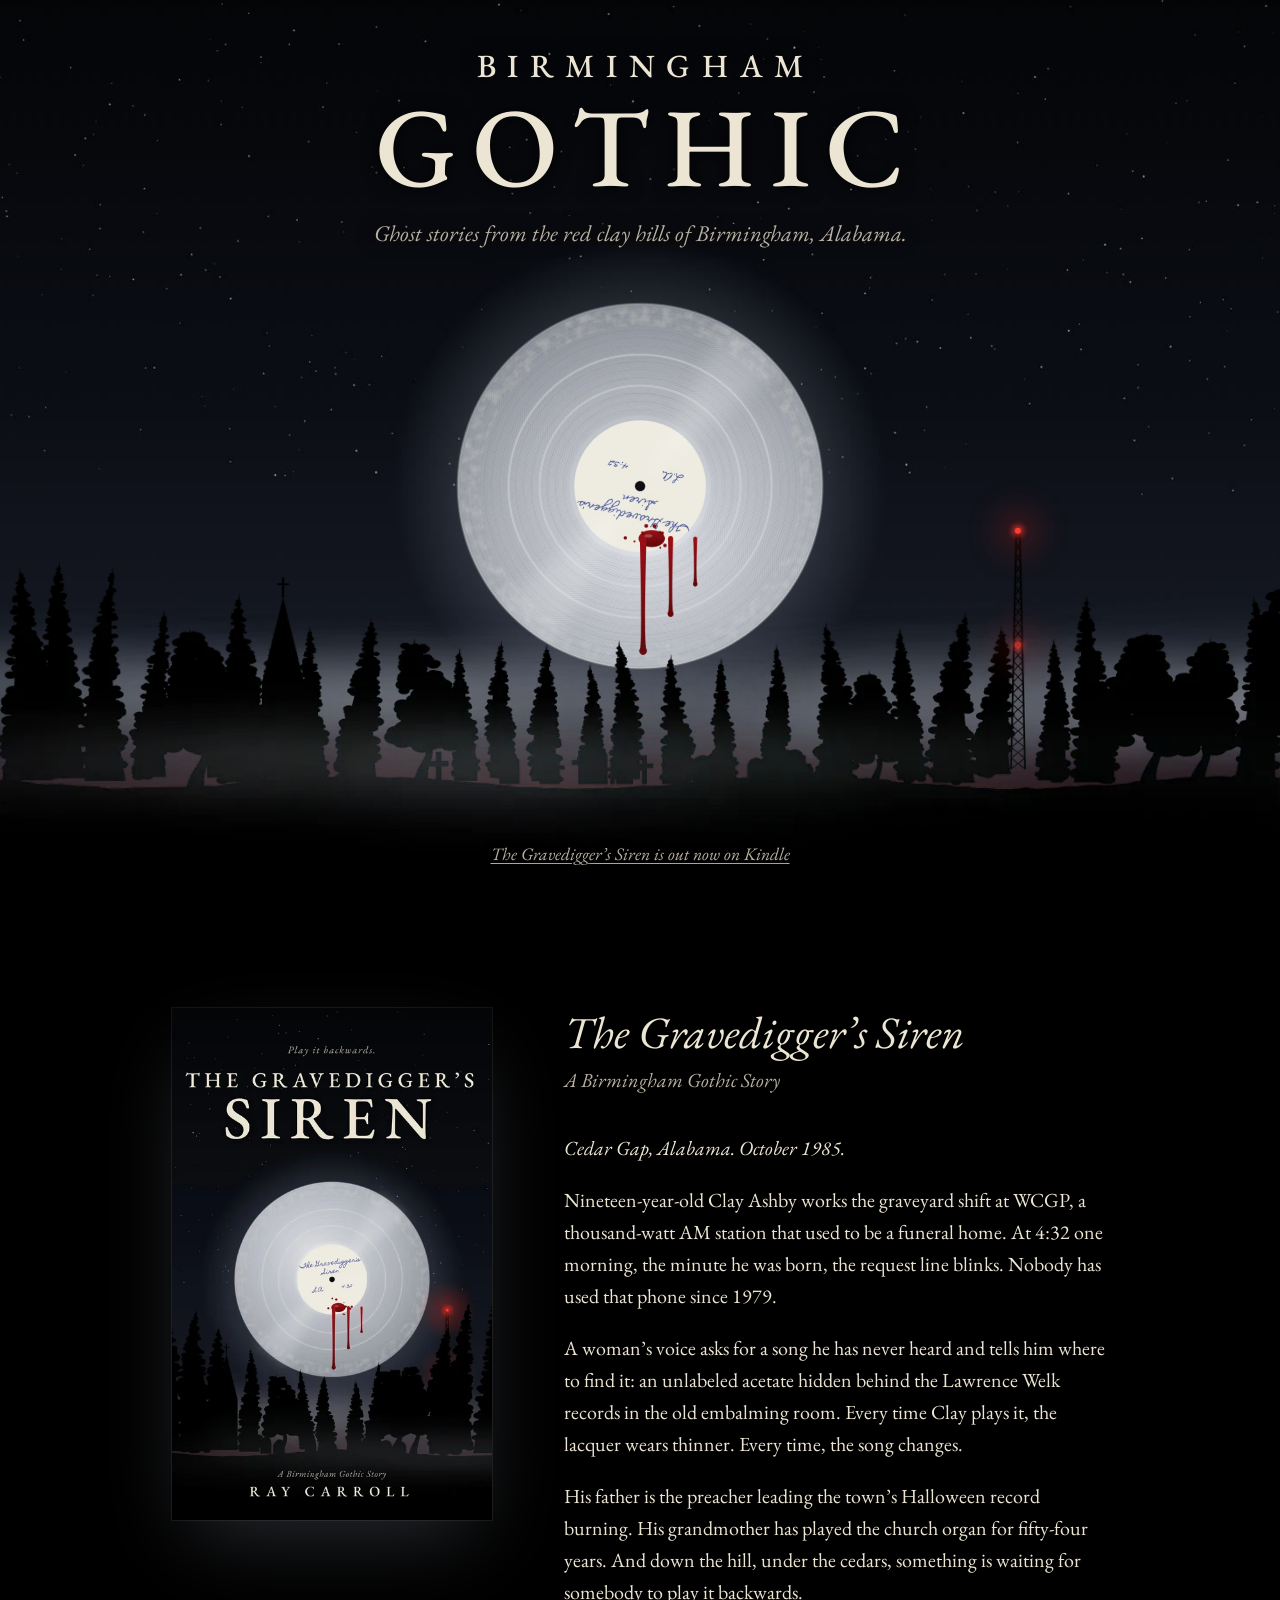
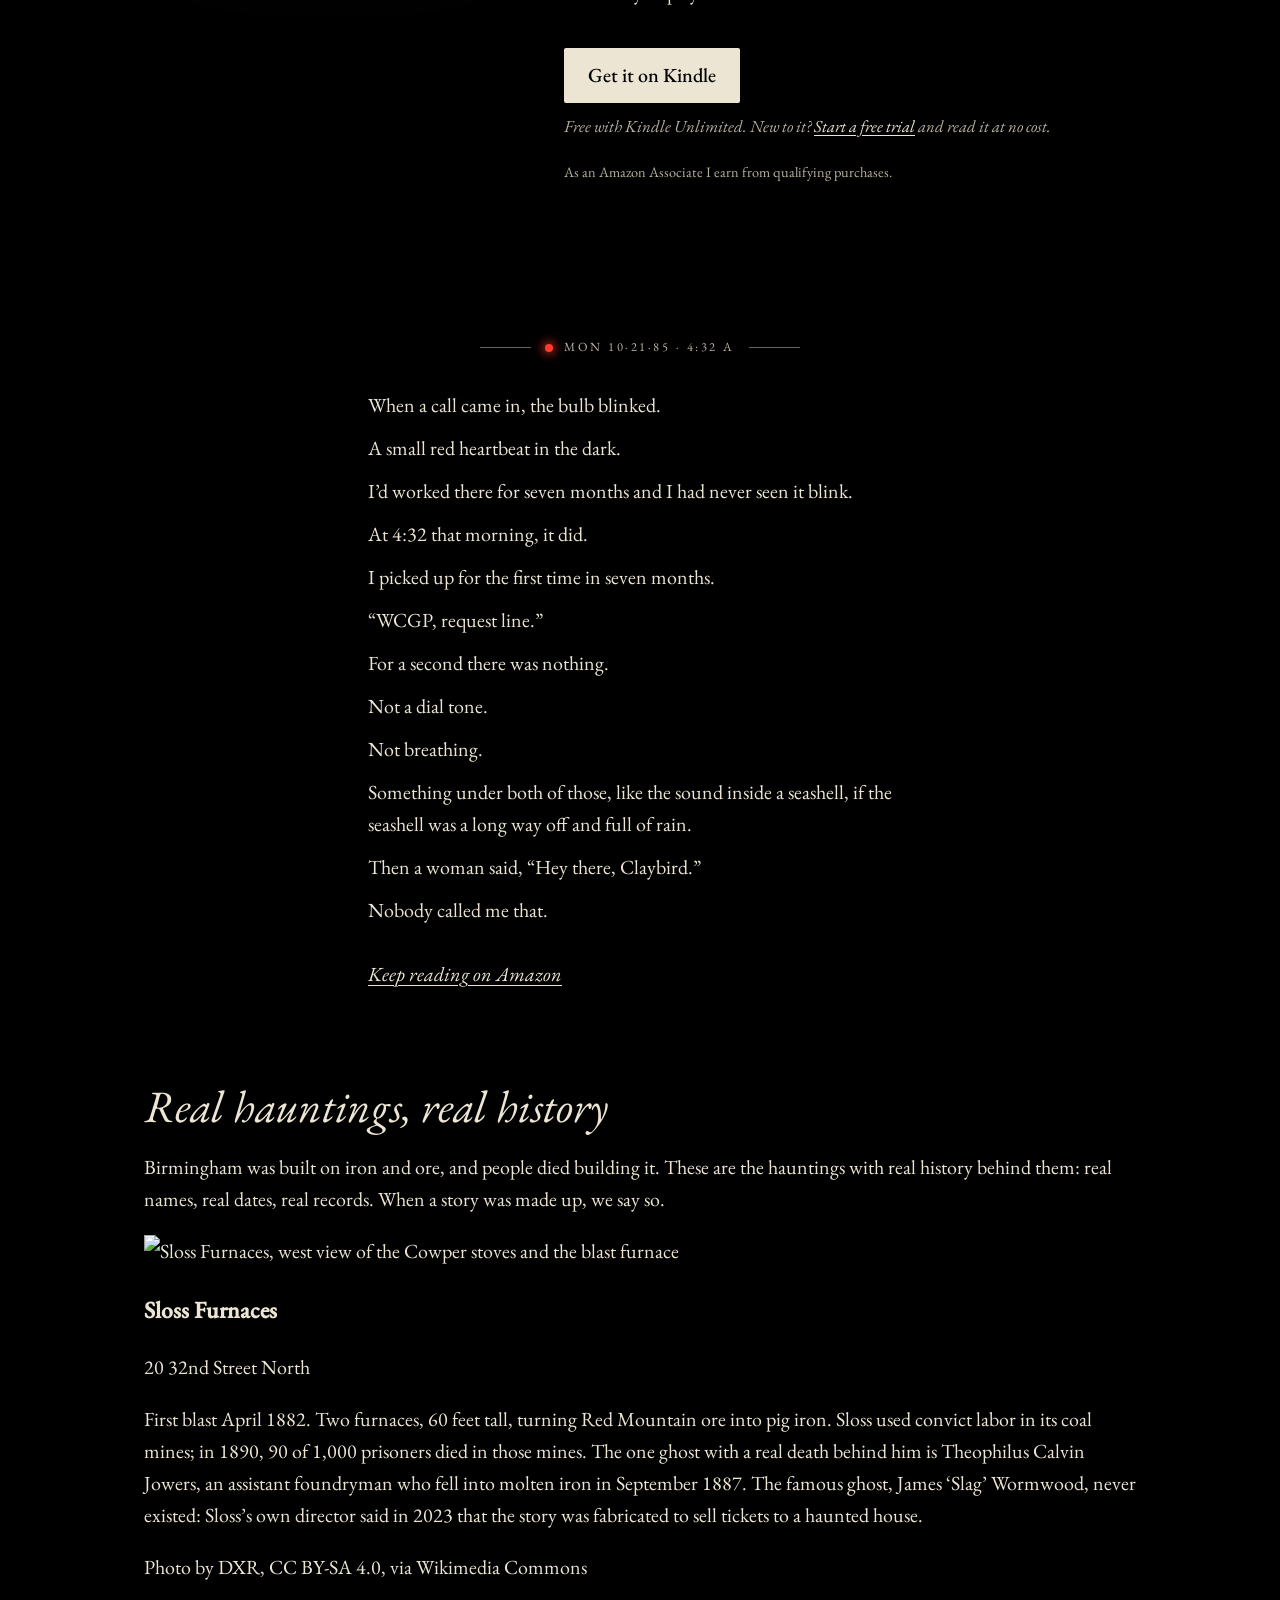
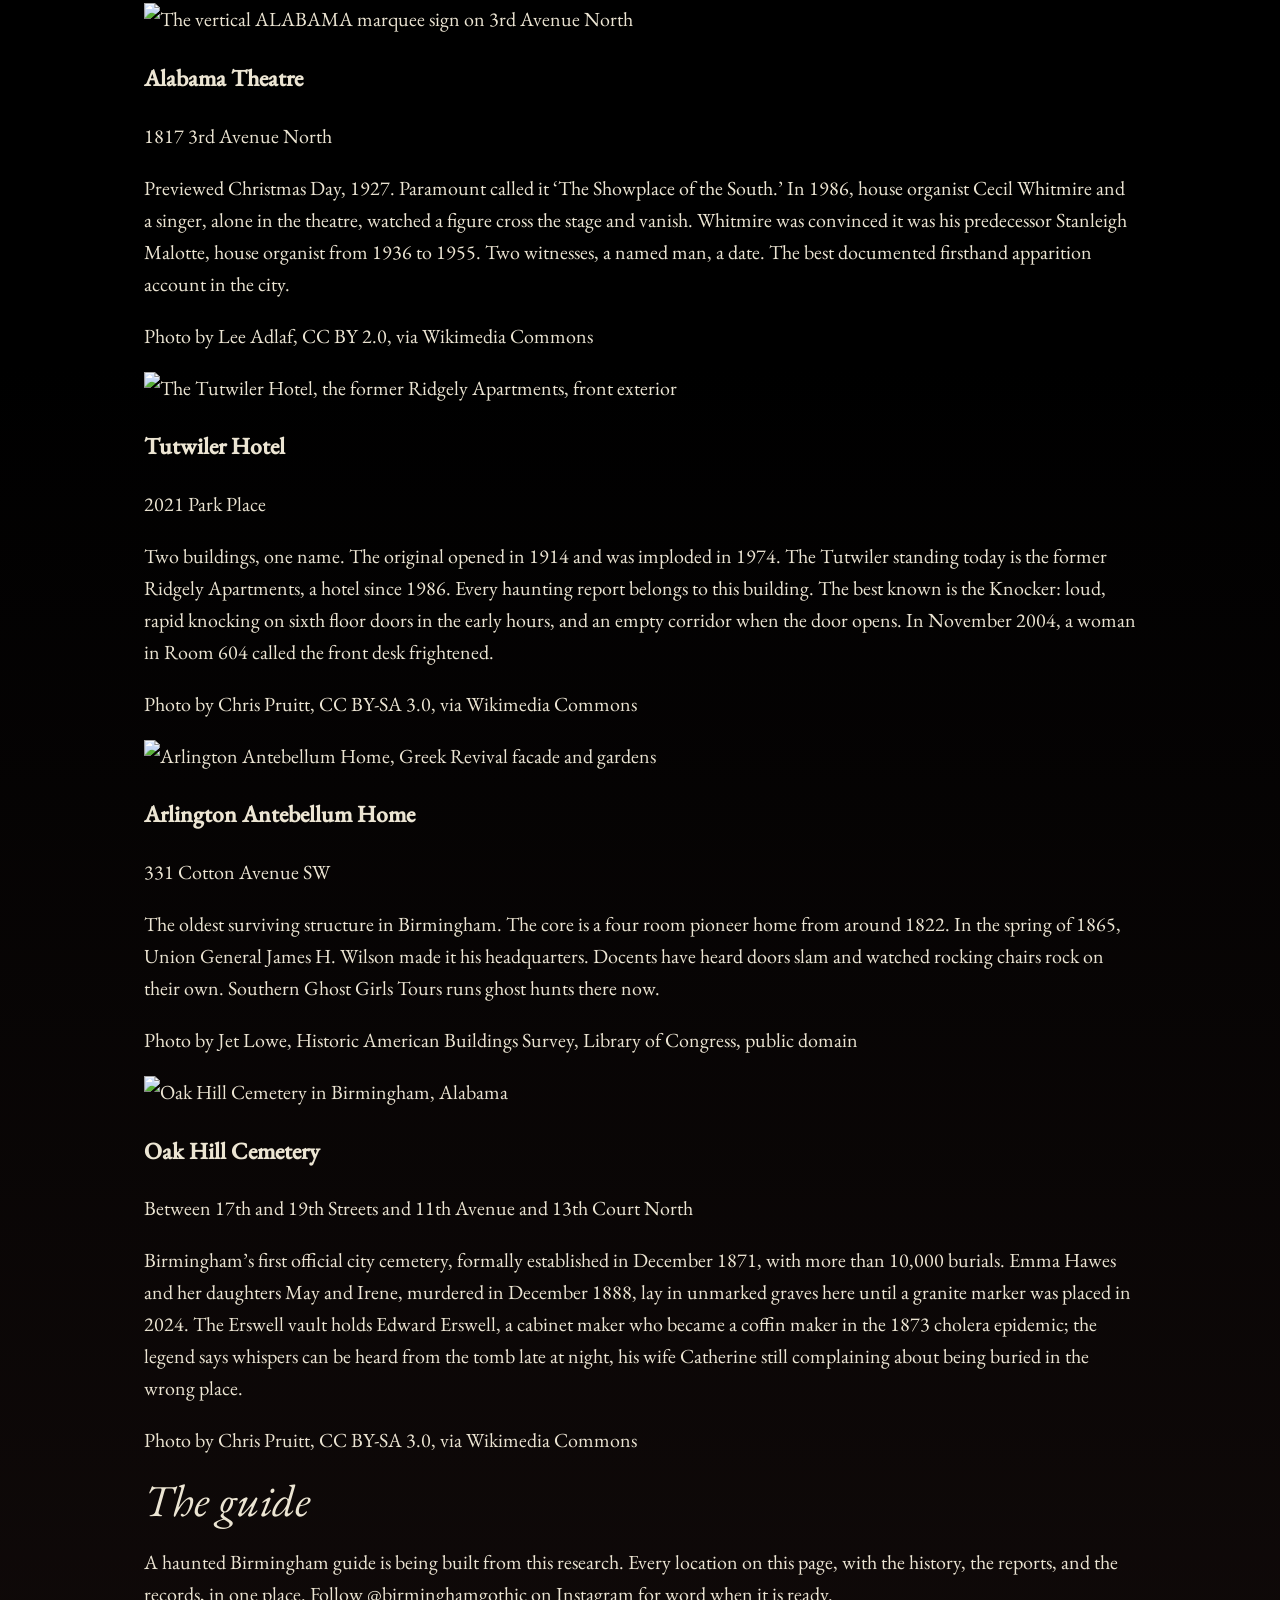
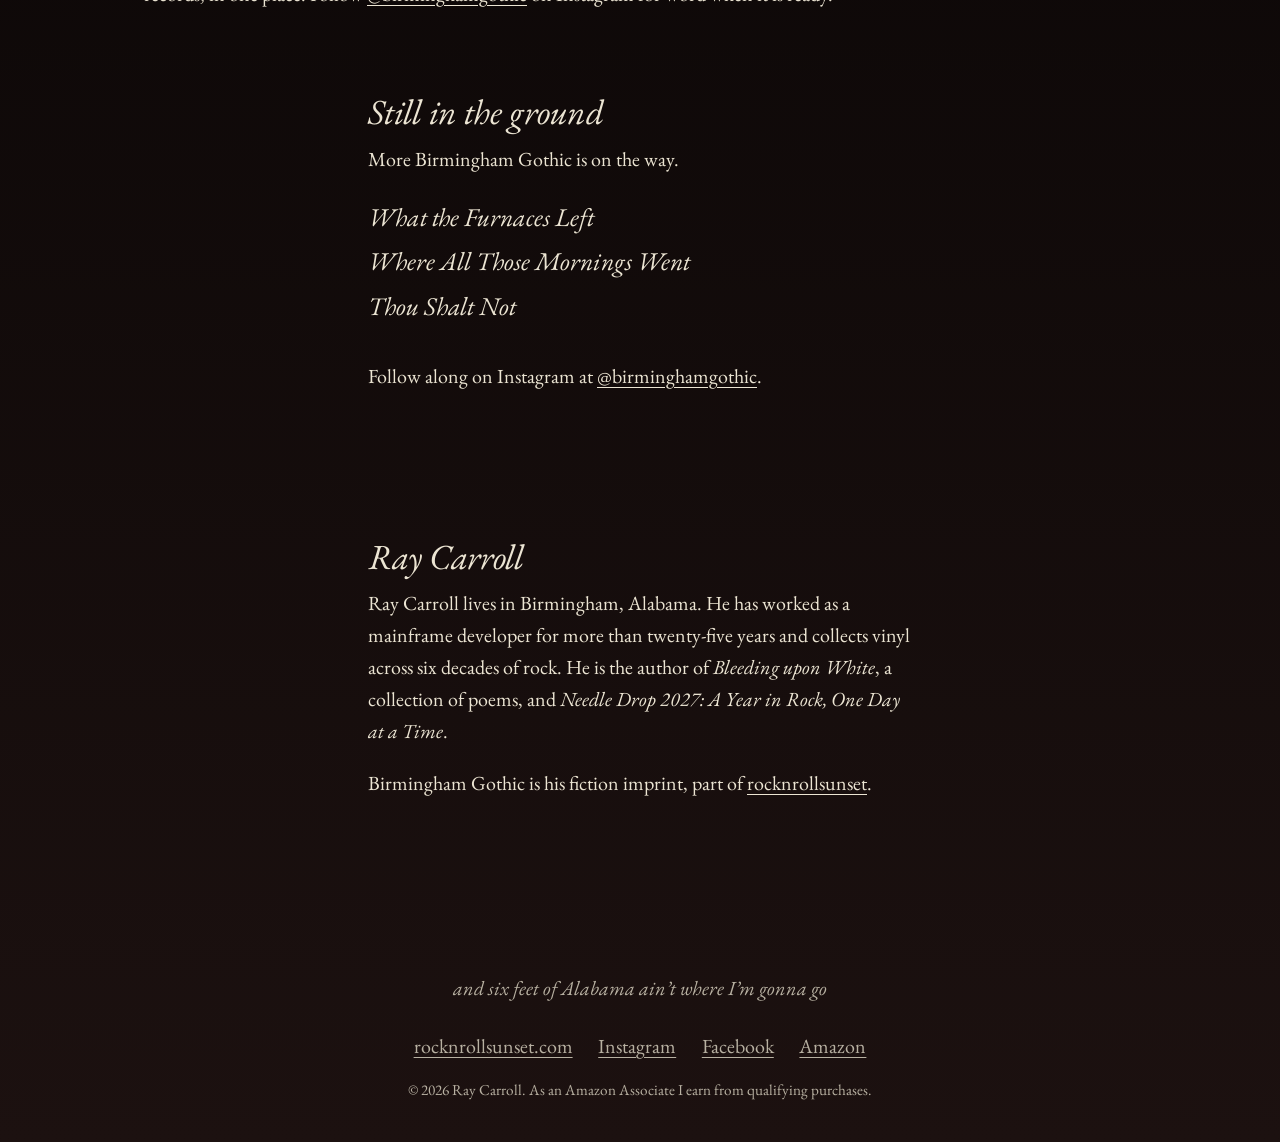
==== commit e7701a00: "Redesign: real Birmingham hauntings, guide tease, fixed Instagram links" ====
--- a/index.html
+++ b/index.html
@@ -4,7 +4,7 @@
 <meta charset="utf-8">
 <meta name="viewport" content="width=device-width, initial-scale=1, viewport-fit=cover">
 <title>Birmingham Gothic | Ghost stories by Ray Carroll</title>
-<meta name="description" content="Birmingham Gothic is Ray Carroll's ghost stories from the red clay hills of Birmingham, Alabama. Now playing: The Gravedigger's Siren, a haunted-record story set in October 1985.">
+<meta name="description" content="Birmingham Gothic is Ray Carroll's ghost stories from the red clay hills of Birmingham, Alabama. Real hauntings with real history: Sloss Furnaces, the Alabama Theatre, the Tutwiler Hotel, Arlington, and Oak Hill Cemetery. Now playing: The Gravedigger's Siren, a haunted-record story set in October 1985.">
 <link rel="canonical" href="https://birminghamgothic.com/">
 <meta name="theme-color" content="#030406">
 <link rel="icon" href="/assets/icon.svg" type="image/svg+xml">
@@ -12,7 +12,7 @@
 <meta property="og:type" content="website">
 <meta property="og:site_name" content="Birmingham Gothic">
 <meta property="og:title" content="Birmingham Gothic">
-<meta property="og:description" content="Ghost stories from the red clay hills of Birmingham, Alabama. Now playing: The Gravedigger's Siren.">
+<meta property="og:description" content="Real Birmingham hauntings with real history, and ghost stories from the red clay hills of Alabama. Now playing: The Gravedigger's Siren.">
 <meta property="og:url" content="https://birminghamgothic.com/">
 <meta property="og:image" content="https://birminghamgothic.com/assets/og.jpg">
 <meta property="og:image:width" content="1200">
@@ -117,6 +117,63 @@
     <p class="more"><a href="https://www.amazon.com/dp/B0HMFT8LF8?tag=rocknrollsuns-20" rel="sponsored">Keep reading on Amazon</a></p>
   </section>
 
+  <section class="hauntings" aria-labelledby="hauntings-title">
+    <h2 id="hauntings-title">Real hauntings, real history</h2>
+    <p class="intro">Birmingham was built on iron and ore, and people died building it. These are the hauntings with real history behind them: real names, real dates, real records. When a story was made up, we say so.</p>
+    <div class="cards">
+      <article class="card">
+        <img src="https://thumb.wikimedia.org/wikipedia/commons/thumb/3/30/Sloss_Furnaces%2C_Birmingham_AL%2C_Cowper_Stoves_and_Blast_Furnace%2C_West_view_20160714_1.jpg/1280px-Sloss_Furnaces%2C_Birmingham_AL%2C_Cowper_Stoves_and_Blast_Furnace%2C_West_view_20160714_1.jpg" width="1280" height="938" loading="lazy" alt="Sloss Furnaces, west view of the Cowper stoves and the blast furnace">
+        <div class="card-body">
+          <h3>Sloss Furnaces</h3>
+          <p class="address">20 32nd Street North</p>
+          <p>First blast April 1882. Two furnaces, 60 feet tall, turning Red Mountain ore into pig iron. Sloss used convict labor in its coal mines; in 1890, 90 of 1,000 prisoners died in those mines. The one ghost with a real death behind him is Theophilus Calvin Jowers, an assistant foundryman who fell into molten iron in September 1887. The famous ghost, James &lsquo;Slag&rsquo; Wormwood, never existed: Sloss&rsquo;s own director said in 2023 that the story was fabricated to sell tickets to a haunted house.</p>
+          <p class="credit">Photo by DXR, CC BY-SA 4.0, via Wikimedia Commons</p>
+        </div>
+      </article>
+      <article class="card">
+        <img src="https://thumb.wikimedia.org/wikipedia/commons/thumb/e/e3/Alabama_Theatre_Marquee_Birmingham_AL.jpg/1280px-Alabama_Theatre_Marquee_Birmingham_AL.jpg" width="1280" height="1707" loading="lazy" alt="The vertical ALABAMA marquee sign on 3rd Avenue North">
+        <div class="card-body">
+          <h3>Alabama Theatre</h3>
+          <p class="address">1817 3rd Avenue North</p>
+          <p>Previewed Christmas Day, 1927. Paramount called it &lsquo;The Showplace of the South.&rsquo; In 1986, house organist Cecil Whitmire and a singer, alone in the theatre, watched a figure cross the stage and vanish. Whitmire was convinced it was his predecessor Stanleigh Malotte, house organist from 1936 to 1955. Two witnesses, a named man, a date. The best documented firsthand apparition account in the city.</p>
+          <p class="credit">Photo by Lee Adlaf, CC BY 2.0, via Wikimedia Commons</p>
+        </div>
+      </article>
+      <article class="card">
+        <img src="https://thumb.wikimedia.org/wikipedia/commons/thumb/9/9b/Tutwiler_Hotel_Nov_2011_01.jpg/1280px-Tutwiler_Hotel_Nov_2011_01.jpg" width="1280" height="960" loading="lazy" alt="The Tutwiler Hotel, the former Ridgely Apartments, front exterior">
+        <div class="card-body">
+          <h3>Tutwiler Hotel</h3>
+          <p class="address">2021 Park Place</p>
+          <p>Two buildings, one name. The original opened in 1914 and was imploded in 1974. The Tutwiler standing today is the former Ridgely Apartments, a hotel since 1986. Every haunting report belongs to this building. The best known is the Knocker: loud, rapid knocking on sixth floor doors in the early hours, and an empty corridor when the door opens. In November 2004, a woman in Room 604 called the front desk frightened.</p>
+          <p class="credit">Photo by Chris Pruitt, CC BY-SA 3.0, via Wikimedia Commons</p>
+        </div>
+      </article>
+      <article class="card">
+        <img src="https://thumb.wikimedia.org/wikipedia/commons/thumb/d/db/Arlington_Place_02.jpg/1280px-Arlington_Place_02.jpg" width="1280" height="887" loading="lazy" alt="Arlington Antebellum Home, Greek Revival facade and gardens">
+        <div class="card-body">
+          <h3>Arlington Antebellum Home</h3>
+          <p class="address">331 Cotton Avenue SW</p>
+          <p>The oldest surviving structure in Birmingham. The core is a four room pioneer home from around 1822. In the spring of 1865, Union General James H. Wilson made it his headquarters. Docents have heard doors slam and watched rocking chairs rock on their own. Southern Ghost Girls Tours runs ghost hunts there now.</p>
+          <p class="credit">Photo by Jet Lowe, Historic American Buildings Survey, Library of Congress, public domain</p>
+        </div>
+      </article>
+      <article class="card">
+        <img src="https://thumb.wikimedia.org/wikipedia/commons/thumb/7/7d/Oak_Hill_Cemetery_Birmingham_Nov_2011_01.jpg/1280px-Oak_Hill_Cemetery_Birmingham_Nov_2011_01.jpg" width="1280" height="960" loading="lazy" alt="Oak Hill Cemetery in Birmingham, Alabama">
+        <div class="card-body">
+          <h3>Oak Hill Cemetery</h3>
+          <p class="address">Between 17th and 19th Streets and 11th Avenue and 13th Court North</p>
+          <p>Birmingham&rsquo;s first official city cemetery, formally established in December 1871, with more than 10,000 burials. Emma Hawes and her daughters May and Irene, murdered in December 1888, lay in unmarked graves here until a granite marker was placed in 2024. The Erswell vault holds Edward Erswell, a cabinet maker who became a coffin maker in the 1873 cholera epidemic; the legend says whispers can be heard from the tomb late at night, his wife Catherine still complaining about being buried in the wrong place.</p>
+          <p class="credit">Photo by Chris Pruitt, CC BY-SA 3.0, via Wikimedia Commons</p>
+        </div>
+      </article>
+    </div>
+  </section>
+
+  <section class="guide" aria-labelledby="guide-title">
+    <h2 id="guide-title">The guide</h2>
+    <p>A haunted Birmingham guide is being built from this research. Every location on this page, with the history, the reports, and the records, in one place. Follow <a href="https://www.instagram.com/birminghamgothic/">@birminghamgothic</a> on Instagram for word when it is ready.</p>
+  </section>
+
   <section class="next" aria-labelledby="next-title">
     <h2 id="next-title">Still in the ground</h2>
     <p>More Birmingham Gothic is on the way.</p>
@@ -125,7 +182,7 @@
       <li><cite>Where All Those Mornings Went</cite></li>
       <li><cite>Thou Shalt Not</cite></li>
     </ul>
-    <p>Follow along on Instagram at <a href="https://www.instagram.com/rocknrollsunset/">@rocknrollsunset</a>.</p>
+    <p>Follow along on Instagram at <a href="https://www.instagram.com/birminghamgothic/">@birminghamgothic</a>.</p>
   </section>
 
   <section class="author" aria-labelledby="author-title">
@@ -139,7 +196,8 @@
   <p class="lyric">and six feet of Alabama ain&rsquo;t where I&rsquo;m gonna go</p>
   <ul class="links">
     <li><a href="https://rocknrollsunset.com/">rocknrollsunset.com</a></li>
-    <li><a href="https://www.instagram.com/rocknrollsunset/">Instagram</a></li>
+    <li><a href="https://www.instagram.com/birminghamgothic/">Instagram</a></li>
+    <li><a href="https://www.facebook.com/61588788400215">Facebook</a></li>
     <li><a href="https://www.amazon.com/dp/B0HMFT8LF8?tag=rocknrollsuns-20" rel="sponsored">Amazon</a></li>
   </ul>
   <p class="legal">&copy; 2026 Ray Carroll. As an Amazon Associate I earn from qualifying purchases.</p>
